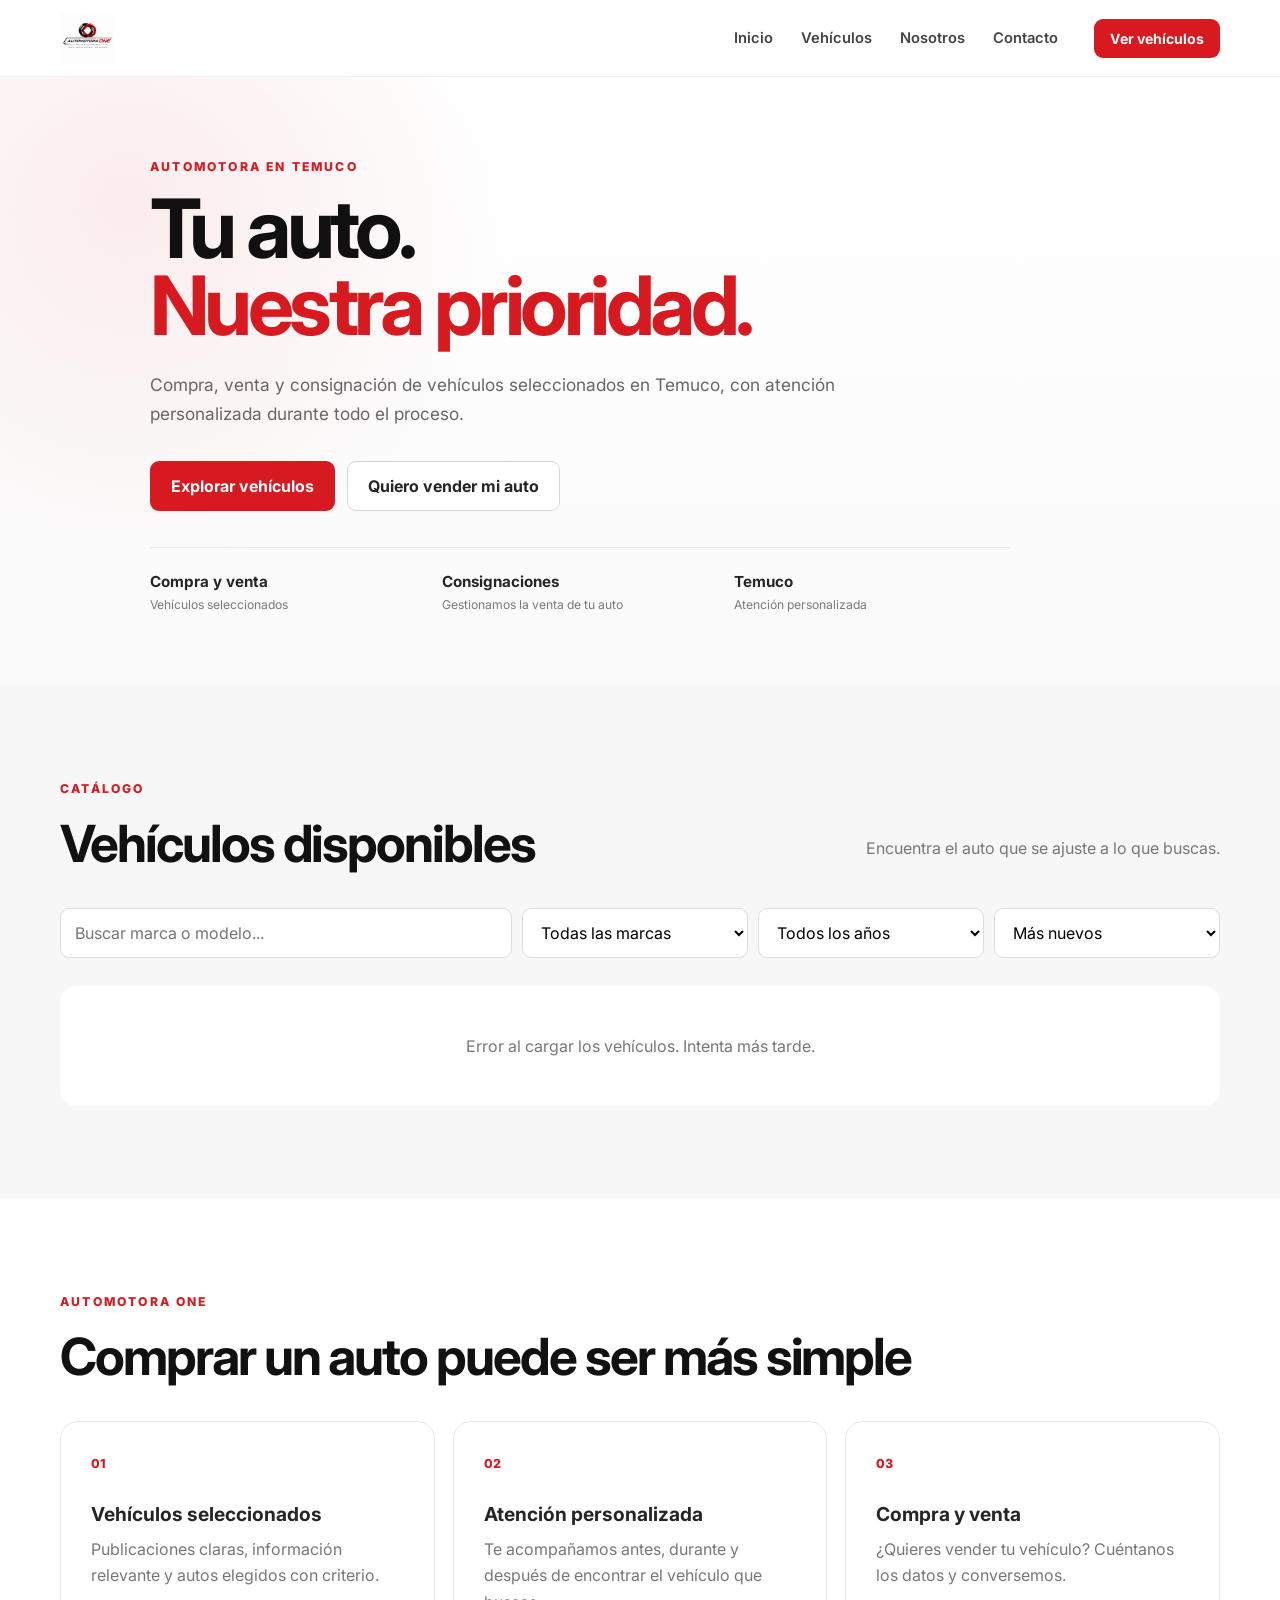
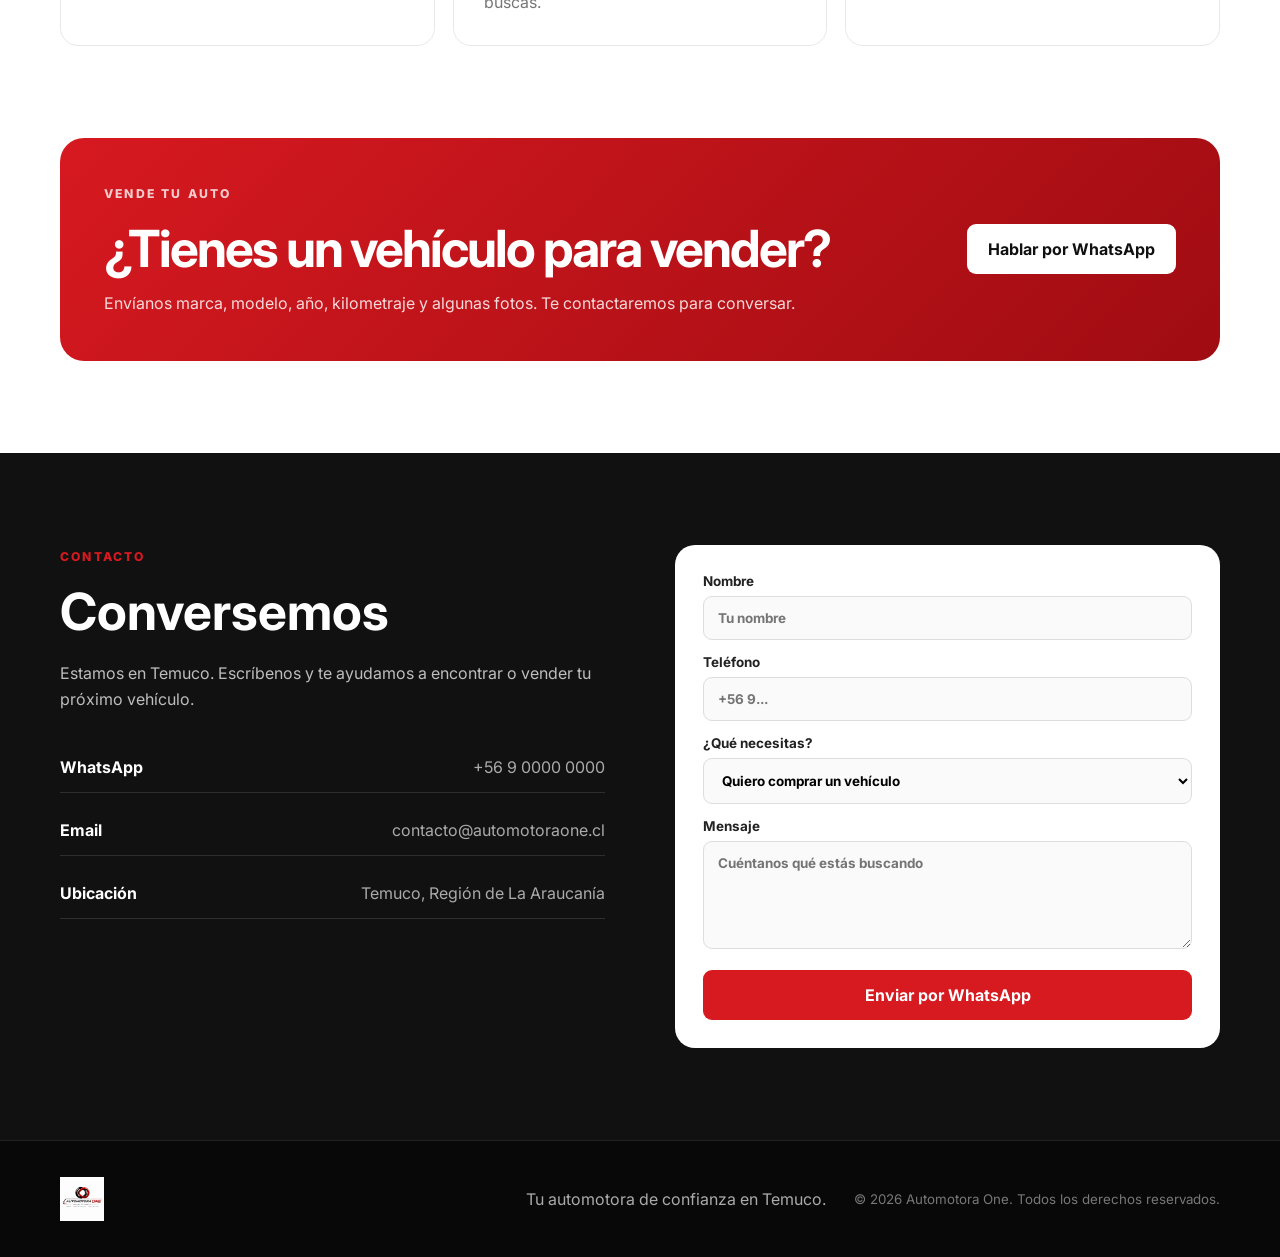
==== index.html @ c280eb49 "feat: Init del frontend con fetch del catálogo" ====
<!DOCTYPE html>
<html lang="es">
<head>
  <meta charset="UTF-8" />
  <meta name="viewport" content="width=device-width, initial-scale=1.0" />
  <meta name="description" content="Automotora One Temuco - autos seleccionados, atención personalizada y compra/venta de vehículos." />
  <title>Automotora One | Temuco</title>
  <link rel="preconnect" href="https://fonts.googleapis.com">
  <link rel="preconnect" href="https://fonts.gstatic.com" crossorigin>
  <link href="https://fonts.googleapis.com/css2?family=Inter:wght@400;500;600;700;800&display=swap" rel="stylesheet">
  <link rel="icon" type="image/png" href="logo-icon.png" />
  <link rel="stylesheet" href="styles.css" />
</head>
<body>
  <header class="site-header">
    <div class="container nav">
      <a class="brand" href="#inicio" aria-label="Automotora One">
        <img class="brand-logo" src="logo-full.png" alt="Automotora One" />
      </a>

      <button class="menu-btn" id="menuBtn" aria-label="Abrir menú">☰</button>

      <nav id="navMenu">
        <a href="#inicio">Inicio</a>
        <a href="#catalogo">Vehículos</a>
        <a href="#nosotros">Nosotros</a>
        <a href="#contacto">Contacto</a>
      </nav>

      <a class="btn btn-small btn-primary desktop-cta" href="#catalogo">Ver vehículos</a>
    </div>
  </header>

  <main>
    <section class="hero" id="inicio">
      <div class="container hero-grid">
        <div class="hero-copy">
          <span class="eyebrow">AUTOMOTORA EN TEMUCO</span>
          <h1>Tu auto.<br><span>Nuestra prioridad.</span></h1>
          <p>Compra, venta y consignación de vehículos seleccionados en Temuco, con atención personalizada durante todo el proceso.</p>
          <div class="hero-actions">
            <a class="btn btn-primary" href="#catalogo">Explorar vehículos</a>
            <a class="btn btn-secondary" href="#contacto">Quiero vender mi auto</a>
          </div>
          <div class="hero-stats">
            <div><strong>Compra y venta</strong><span>Vehículos seleccionados</span></div>
            <div><strong>Consignaciones</strong><span>Gestionamos la venta de tu auto</span></div>
            <div><strong>Temuco</strong><span>Atención personalizada</span></div>
          </div>
        </div>
      </div>
    </section>

    <section class="catalog-section" id="catalogo">
      <div class="container">
        <div class="section-heading">
          <div>
            <span class="eyebrow">CATÁLOGO</span>
            <h2>Vehículos disponibles</h2>
          </div>
          <p>Encuentra el auto que se ajuste a lo que buscas.</p>
        </div>

        <div class="filters">
          <input id="searchInput" type="search" placeholder="Buscar marca o modelo..." />
          <select id="brandFilter">
            <option value="">Todas las marcas</option>
          </select>
          <select id="yearFilter">
            <option value="">Todos los años</option>
          </select>
          <select id="sortFilter">
            <option value="newest">Más nuevos</option>
            <option value="price-asc">Menor precio</option>
            <option value="price-desc">Mayor precio</option>
            <option value="km-asc">Menor kilometraje</option>
          </select>
        </div>

        <div class="vehicle-grid" id="vehicleGrid"></div>
      </div>
    </section>

    <section class="why-section" id="nosotros">
      <div class="container">
        <div class="section-heading">
          <div>
            <span class="eyebrow">AUTOMOTORA ONE</span>
            <h2>Comprar un auto puede ser más simple</h2>
          </div>
        </div>

        <div class="benefit-grid">
          <article class="benefit-card">
            <span>01</span>
            <h3>Vehículos seleccionados</h3>
            <p>Publicaciones claras, información relevante y autos elegidos con criterio.</p>
          </article>
          <article class="benefit-card">
            <span>02</span>
            <h3>Atención personalizada</h3>
            <p>Te acompañamos antes, durante y después de encontrar el vehículo que buscas.</p>
          </article>
          <article class="benefit-card">
            <span>03</span>
            <h3>Compra y venta</h3>
            <p>¿Quieres vender tu vehículo? Cuéntanos los datos y conversemos.</p>
          </article>
        </div>
      </div>
    </section>

    <section class="sell-section">
      <div class="container sell-card">
        <div>
          <span class="eyebrow light">VENDE TU AUTO</span>
          <h2>¿Tienes un vehículo para vender?</h2>
          <p>Envíanos marca, modelo, año, kilometraje y algunas fotos. Te contactaremos para conversar.</p>
        </div>
        <a class="btn btn-white" href="https://wa.me/56900000000?text=Hola%20Automotora%20One,%20quiero%20vender%20mi%20auto." target="_blank" rel="noopener">Hablar por WhatsApp</a>
      </div>
    </section>

    <section class="contact-section" id="contacto">
      <div class="container contact-grid">
        <div>
          <span class="eyebrow">CONTACTO</span>
          <h2>Conversemos</h2>
          <p>Estamos en Temuco. Escríbenos y te ayudamos a encontrar o vender tu próximo vehículo.</p>

          <div class="contact-list">
            <a href="https://wa.me/56900000000" target="_blank" rel="noopener">
              <strong>WhatsApp</strong>
              <span>+56 9 0000 0000</span>
            </a>
            <a href="mailto:contacto@automotoraone.cl">
              <strong>Email</strong>
              <span>contacto@automotoraone.cl</span>
            </a>
            <div>
              <strong>Ubicación</strong>
              <span>Temuco, Región de La Araucanía</span>
            </div>
          </div>
        </div>

        <form class="contact-form" id="contactForm">
          <label>
            Nombre
            <input required type="text" name="name" placeholder="Tu nombre" />
          </label>
          <label>
            Teléfono
            <input required type="tel" name="phone" placeholder="+56 9..." />
          </label>
          <label>
            ¿Qué necesitas?
            <select name="interest">
              <option>Quiero comprar un vehículo</option>
              <option>Quiero vender mi vehículo</option>
              <option>Quiero hacer una consulta</option>
            </select>
          </label>
          <label>
            Mensaje
            <textarea name="message" rows="5" placeholder="Cuéntanos qué estás buscando"></textarea>
          </label>
          <button class="btn btn-primary" type="submit">Enviar por WhatsApp</button>
        </form>
      </div>
    </section>
  </main>

  <footer>
    <div class="container footer-inner">
      <div class="brand footer-brand">
        <img class="footer-logo" src="logo-full.png" alt="Automotora One" />
      </div>
      <p>Tu automotora de confianza en Temuco.</p>
      <small>© 2026 Automotora One. Todos los derechos reservados.</small>
    </div>
  </footer>

  <div class="modal" id="vehicleModal" aria-hidden="true">
    <div class="modal-backdrop" data-close-modal></div>
    <div class="modal-card">
      <button class="modal-close" data-close-modal aria-label="Cerrar">×</button>
      <img id="modalImage" src="" alt="" />
      <div class="modal-content">
        <div class="vehicle-topline">
          <span id="modalYear"></span>
          <span id="modalStatus" class="status-badge"></span>
        </div>
        <h3 id="modalTitle"></h3>
        <p class="vehicle-price" id="modalPrice"></p>
        <div class="modal-specs" id="modalSpecs"></div>
        <p id="modalDescription"></p>
        <a id="modalWhatsapp" class="btn btn-primary" target="_blank" rel="noopener">Consultar por WhatsApp</a>
      </div>
    </div>
  </div>

  <script src="script.js"></script>
</body>
</html>
---- styles.css ----
:root{
  --red:#d71920;
  --red-dark:#a70f14;
  --black:#101010;
  --text:#252525;
  --muted:#717171;
  --line:#e8e8e8;
  --bg:#f7f7f7;
  --white:#fff;
  --shadow:0 20px 60px rgba(0,0,0,.08);
}

*{box-sizing:border-box}
html{scroll-behavior:smooth}
body{
  margin:0;
  font-family:Inter,system-ui,-apple-system,BlinkMacSystemFont,"Segoe UI",sans-serif;
  color:var(--text);
  background:#fff;
}
img{max-width:100%;display:block}
a{text-decoration:none;color:inherit}
button,input,select,textarea{font:inherit}
.container{width:min(1160px,calc(100% - 40px));margin:0 auto}

.site-header{
  position:sticky;top:0;z-index:50;background:rgba(255,255,255,.94);
  backdrop-filter:blur(16px);border-bottom:1px solid rgba(0,0,0,.06)
}
.nav{height:76px;display:flex;align-items:center;gap:28px}
.brand{display:flex;align-items:center;gap:9px;font-weight:800;min-width:0}
.brand-logo{height:54px;width:auto;display:block}
.footer-logo{height:44px;width:auto;display:block}
nav{display:flex;gap:28px;margin-left:auto}
nav a{font-size:.92rem;font-weight:600;color:#444}
nav a:hover{color:var(--red)}
.menu-btn{display:none;margin-left:auto;background:none;border:0;font-size:1.5rem}
.desktop-cta{margin-left:8px}

.btn{
  display:inline-flex;align-items:center;justify-content:center;
  padding:14px 20px;border-radius:9px;font-weight:700;border:1px solid transparent;
  transition:.2s ease;cursor:pointer
}
.btn-small{padding:10px 15px;font-size:.88rem}
.btn-primary{background:var(--red);color:#fff}
.btn-primary:hover{background:var(--red-dark);transform:translateY(-1px)}
.btn-secondary{border-color:#d7d7d7;background:#fff}
.btn-secondary:hover{border-color:#aaa}
.btn-white{background:#fff;color:var(--black)}
.btn-white:hover{transform:translateY(-1px)}

.hero{
  padding:78px 0 72px;
  background:
    radial-gradient(circle at 10% 20%, rgba(215,25,32,.08), transparent 30%),
    linear-gradient(180deg,#fff,#fafafa)
}
.hero-grid{display:block;max-width:980px;margin:0 auto}.hero-copy{max-width:860px}
.eyebrow{display:inline-block;font-size:.76rem;font-weight:800;letter-spacing:.18em;color:var(--red);margin-bottom:16px}
.hero h1{font-size:clamp(3.2rem,6.4vw,6.2rem);line-height:.94;margin:0 0 26px;letter-spacing:-.055em;color:#101010}
.hero h1 span{color:var(--red)}
.hero-copy>p{font-size:1.08rem;line-height:1.7;color:#666;max-width:760px}
.hero-actions{display:flex;gap:12px;margin:32px 0 36px;flex-wrap:wrap}
.hero-stats{display:grid;grid-template-columns:repeat(3,1fr);gap:16px;border-top:1px solid var(--line);padding-top:24px}
.hero-stats strong,.hero-stats span{display:block}
.hero-stats strong{font-size:.95rem;margin-bottom:5px}
.hero-stats span{font-size:.76rem;color:#7a7a7a;line-height:1.4}

.hero-card{
  position:relative;min-height:520px;border-radius:28px;
  background:linear-gradient(160deg,#171717,#050505);overflow:hidden;
  box-shadow:0 35px 80px rgba(0,0,0,.22)
}
.hero-badge{
  position:absolute;top:22px;right:22px;z-index:2;color:#fff;background:var(--red);
  border-radius:99px;padding:8px 12px;font-weight:800;font-size:.7rem;letter-spacing:.12em
}
.brand-visual{height:300px;position:relative;display:flex;align-items:center;justify-content:center;overflow:hidden}
.brand-glow{
  position:absolute;inset:auto;
  width:340px;height:340px;border-radius:50%;
  background:radial-gradient(circle,rgba(215,25,32,.48),rgba(215,25,32,.08) 45%,transparent 70%);
  filter:blur(4px)
}
.brand-symbol{position:relative;z-index:1;width:min(76%,360px);height:auto;filter:drop-shadow(0 18px 28px rgba(0,0,0,.35))}
.hero-card-text{padding:10px 30px 32px;color:#fff}
.hero-card-text small{color:#aaa}
.hero-card-text h3{font-size:1.85rem;margin:6px 0 7px}
.hero-card-text p{color:#bbb;line-height:1.6;margin:0}
.hero-points{list-style:none;padding:0;margin:18px 0 0;display:grid;gap:10px}
.hero-points li{position:relative;padding-left:20px;color:#e7e7e7;font-size:.92rem}
.hero-points li::before{content:"";position:absolute;left:0;top:.48rem;width:8px;height:8px;border-radius:50%;background:var(--red)}

.catalog-section{padding:92px 0;background:var(--bg)}
.section-heading{display:flex;align-items:end;justify-content:space-between;gap:30px;margin-bottom:34px}
.section-heading h2{font-size:clamp(2rem,4vw,3.3rem);margin:0;letter-spacing:-.04em;color:#111}
.section-heading p{color:#777;max-width:420px}
.filters{display:grid;grid-template-columns:2fr repeat(3,1fr);gap:10px;margin-bottom:28px}
.filters input,.filters select,.contact-form input,.contact-form select,.contact-form textarea{
  width:100%;border:1px solid #ddd;background:#fff;border-radius:9px;padding:13px 14px;outline:none
}
.filters input:focus,.filters select:focus,.contact-form input:focus,.contact-form select:focus,.contact-form textarea:focus{border-color:var(--red)}
.vehicle-grid{display:grid;grid-template-columns:repeat(3,1fr);gap:20px}
.vehicle-card{
  background:#fff;border-radius:18px;overflow:hidden;border:1px solid #ededed;
  transition:.22s ease;cursor:pointer
}
.vehicle-card:hover{transform:translateY(-4px);box-shadow:var(--shadow)}
.vehicle-image{height:220px;position:relative;overflow:hidden;background:#ddd}
.vehicle-image img{width:100%;height:100%;object-fit:cover;transition:.3s}
.vehicle-card:hover img{transform:scale(1.03)}
.status-badge{
  display:inline-flex;border-radius:99px;background:#f1f1f1;padding:6px 9px;font-size:.68rem;font-weight:800;letter-spacing:.08em;text-transform:uppercase
}
.vehicle-image .status-badge{position:absolute;left:14px;top:14px;background:rgba(255,255,255,.92)}
.vehicle-content{padding:18px}
.vehicle-topline{display:flex;justify-content:space-between;align-items:center;color:#777;font-size:.78rem}
.vehicle-card h3{font-size:1.15rem;margin:8px 0 12px}
.vehicle-specs{display:flex;gap:12px;flex-wrap:wrap;font-size:.78rem;color:#777;margin-bottom:16px}
.vehicle-price{font-size:1.3rem;font-weight:800;color:#111;margin:0}
.no-results{grid-column:1/-1;text-align:center;padding:50px;color:#777;background:#fff;border-radius:16px}

.why-section{padding:92px 0}
.benefit-grid{display:grid;grid-template-columns:repeat(3,1fr);gap:18px}
.benefit-card{padding:30px;border:1px solid var(--line);border-radius:18px}
.benefit-card span{font-weight:800;color:var(--red);font-size:.78rem}
.benefit-card h3{font-size:1.2rem;margin:30px 0 10px}
.benefit-card p{color:#777;line-height:1.65;margin:0}

.sell-section{padding:0 0 92px}
.sell-card{
  background:linear-gradient(135deg,#d71920,#9f0c12);color:#fff;border-radius:24px;
  padding:44px;display:flex;align-items:center;justify-content:space-between;gap:30px
}
.eyebrow.light{color:#fff;opacity:.78}
.sell-card h2{font-size:clamp(2rem,4vw,3.2rem);margin:0 0 12px;letter-spacing:-.04em}
.sell-card p{max-width:700px;opacity:.84;line-height:1.6;margin:0}

.contact-section{padding:92px 0;background:#111;color:#fff}
.contact-grid{display:grid;grid-template-columns:1fr 1fr;gap:70px}
.contact-section h2{font-size:clamp(2.2rem,4vw,3.6rem);margin:0 0 18px}
.contact-section p{color:#bdbdbd;line-height:1.65}
.contact-list{display:grid;gap:12px;margin-top:30px}
.contact-list a,.contact-list div{display:flex;justify-content:space-between;gap:20px;padding:15px 0;border-bottom:1px solid #2e2e2e}
.contact-list span{color:#aaa}
.contact-form{background:#fff;color:#222;border-radius:20px;padding:28px}
.contact-form label{display:block;font-weight:700;font-size:.84rem;margin-bottom:14px}
.contact-form input,.contact-form select,.contact-form textarea{margin-top:7px;background:#fafafa}
.contact-form .btn{width:100%;margin-top:4px}

footer{padding:32px 0;background:#080808;color:#fff;border-top:1px solid #222}
.footer-inner{display:flex;align-items:center;gap:28px}
.footer-inner p{margin-left:auto;color:#aaa}
.footer-inner small{color:#777}

.modal{display:none;position:fixed;inset:0;z-index:100}
.modal.open{display:block}
.modal-backdrop{position:absolute;inset:0;background:rgba(0,0,0,.65);backdrop-filter:blur(4px)}
.modal-card{
  position:relative;background:#fff;width:min(920px,calc(100% - 30px));max-height:90vh;overflow:auto;
  margin:5vh auto;border-radius:22px;display:grid;grid-template-columns:1fr 1fr
}
.modal-card>img{width:100%;height:100%;min-height:480px;object-fit:cover}
.modal-content{padding:34px}
.modal-content h3{font-size:2rem;margin:10px 0}
.modal-content>p:not(.vehicle-price){color:#666;line-height:1.65}
.modal-specs{display:grid;grid-template-columns:1fr 1fr;gap:10px;margin:20px 0}
.modal-specs div{background:#f6f6f6;padding:12px;border-radius:9px;font-size:.82rem}
.modal-close{
  position:absolute;right:14px;top:14px;width:38px;height:38px;border:0;border-radius:50%;
  background:rgba(255,255,255,.9);font-size:1.5rem;cursor:pointer;z-index:2
}

@media (max-width: 920px){
  .desktop-cta{display:none}
  .menu-btn{display:block}
  nav{
    display:none;position:absolute;left:0;right:0;top:76px;background:#fff;
    flex-direction:column;padding:18px 20px;border-bottom:1px solid var(--line)
  }
  nav.open{display:flex}
  .contact-grid{grid-template-columns:1fr}
  .hero-card{min-height:460px}
  .filters{grid-template-columns:1fr 1fr}
  .vehicle-grid{grid-template-columns:1fr 1fr}
  .benefit-grid{grid-template-columns:1fr}
  .sell-card{display:block}
  .sell-card .btn{margin-top:24px}
  .modal-card{grid-template-columns:1fr}
  .modal-card>img{height:300px;min-height:0}
}

@media (max-width: 640px){
  .container{width:min(100% - 28px,1160px)}
  .hero{padding-top:46px}
  .hero h1{font-size:3.5rem}
  .hero-stats{grid-template-columns:1fr}
  .section-heading{display:block}
  .filters{grid-template-columns:1fr}
  .vehicle-grid{grid-template-columns:1fr}
  .sell-card{padding:30px 24px}
  .contact-section{padding:70px 0}
  .contact-grid{gap:36px}
  .contact-list a,.contact-list div{display:block}
  .contact-list span{display:block;margin-top:6px}
  .footer-inner{display:block}
  .footer-inner p{margin:20px 0 8px}
  .modal-content{padding:24px}
}


.footer-brand{flex-shrink:0}
@media (max-width: 920px){
  .brand-logo{height:48px}
}
@media (max-width: 640px){
  .brand-logo{height:42px}
  .footer-logo{height:36px}
  .hero-card{min-height:420px}
  .brand-visual{height:220px}
}

/* El stock se puede administrar desde stock-editor.html */
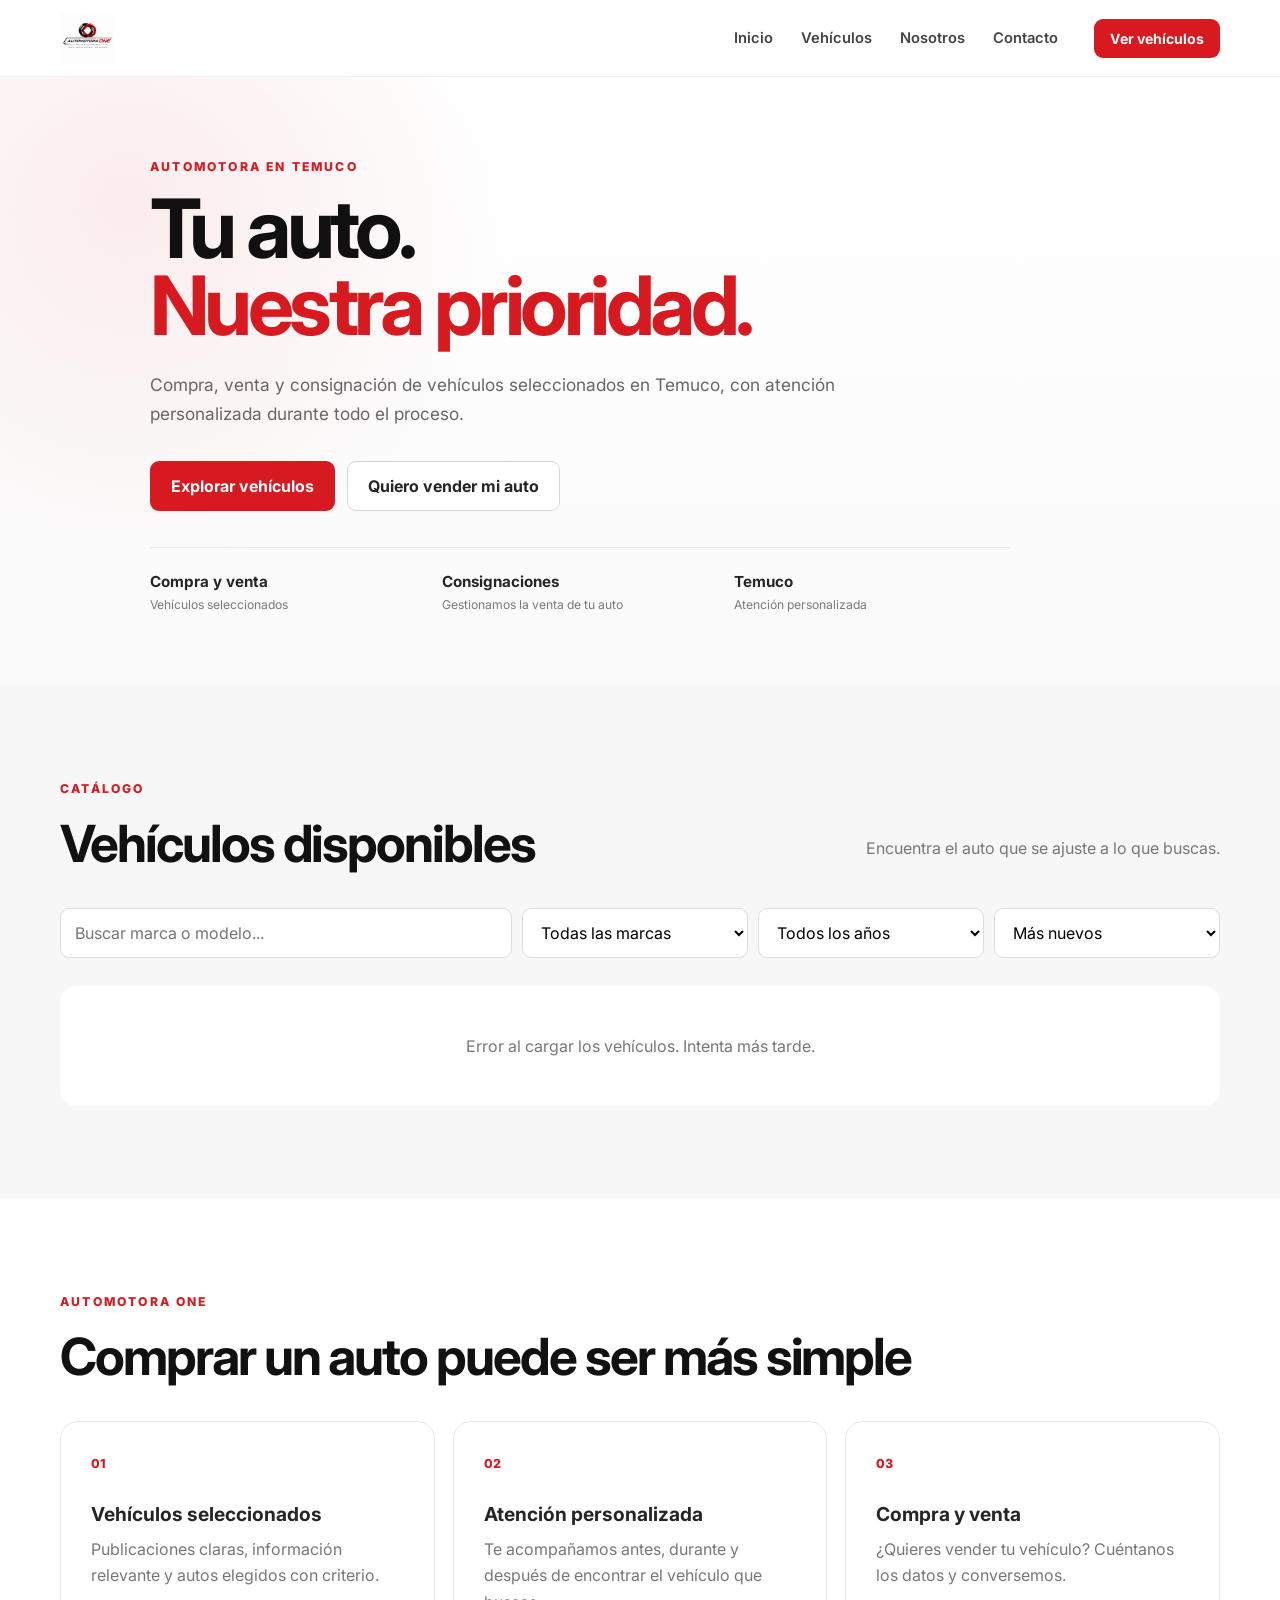
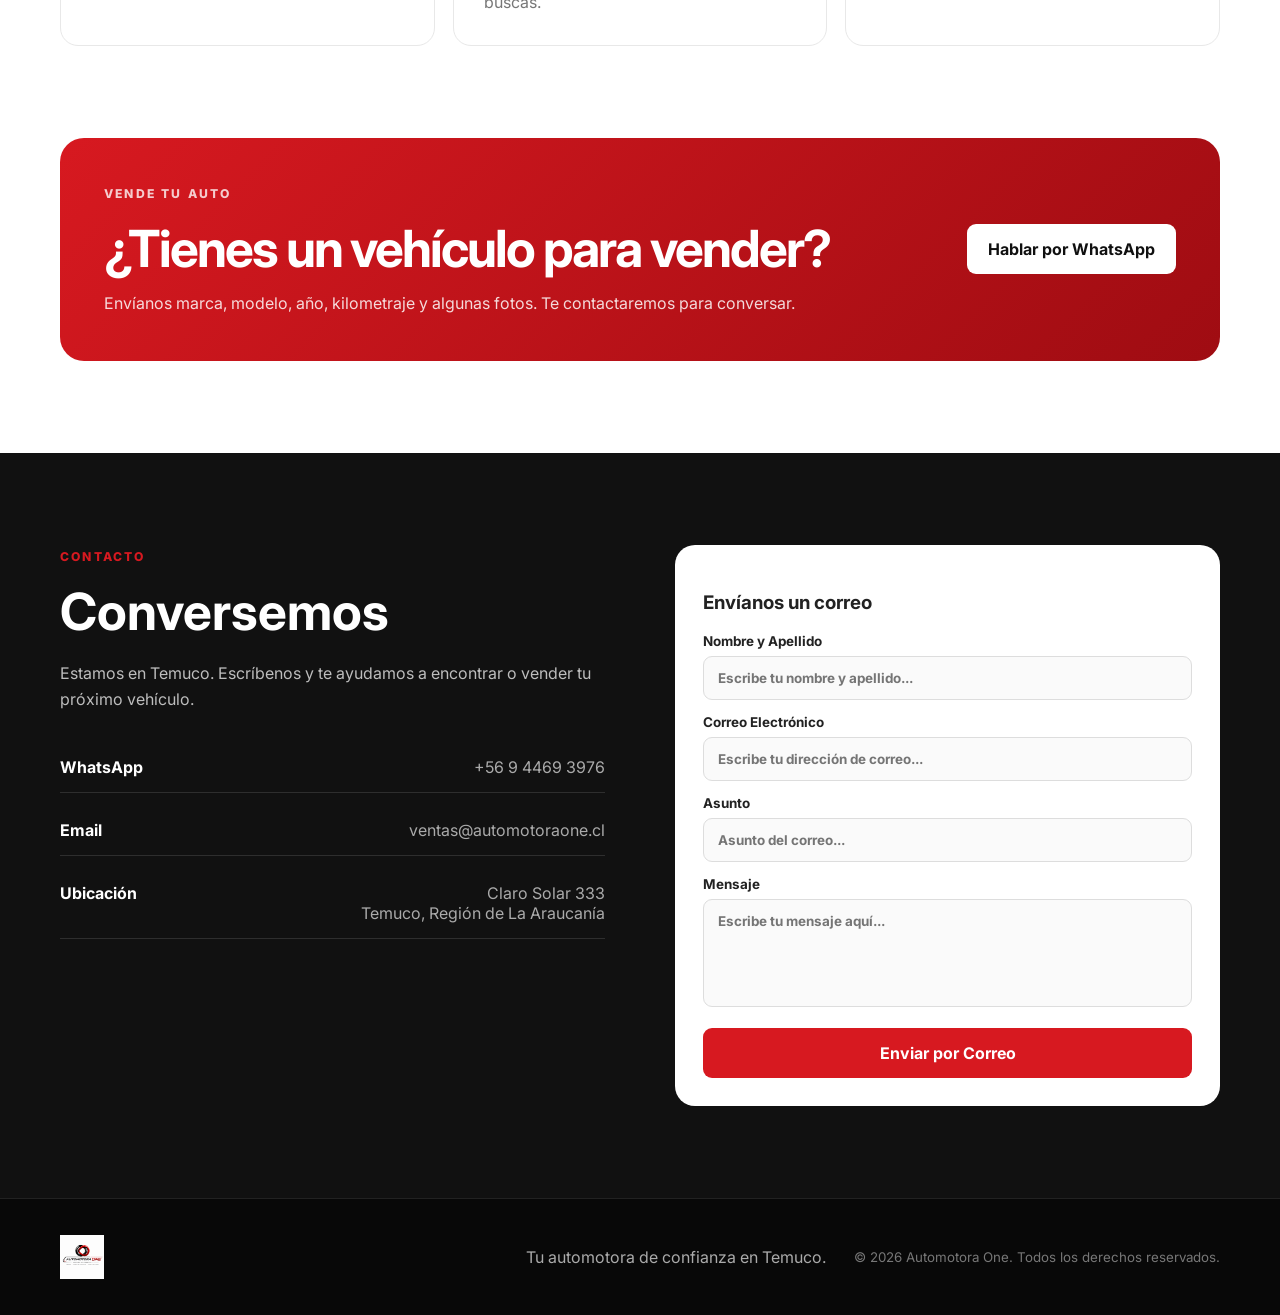
==== commit efd22b7a: "chores: Datos reales y dirige el contactform hacia el correo" ====
--- a/index.html
+++ b/index.html
@@ -12,6 +12,7 @@
   <link rel="stylesheet" href="styles.css" />
 </head>
 <body>
+
   <header class="site-header">
     <div class="container nav">
       <a class="brand" href="#inicio" aria-label="Automotora One">
@@ -117,7 +118,7 @@
           <h2>¿Tienes un vehículo para vender?</h2>
           <p>Envíanos marca, modelo, año, kilometraje y algunas fotos. Te contactaremos para conversar.</p>
         </div>
-        <a class="btn btn-white" href="https://wa.me/56900000000?text=Hola%20Automotora%20One,%20quiero%20vender%20mi%20auto." target="_blank" rel="noopener">Hablar por WhatsApp</a>
+        <a class="btn btn-white" href="https://wa.me/56944693976?text=Hola%20Automotora%20One,%20quiero%20vender%20mi%20auto." target="_blank" rel="noopener">Hablar por WhatsApp</a>
       </div>
     </section>
 
@@ -128,44 +129,42 @@
           <h2>Conversemos</h2>
           <p>Estamos en Temuco. Escríbenos y te ayudamos a encontrar o vender tu próximo vehículo.</p>
 
-          <div class="contact-list">
-            <a href="https://wa.me/56900000000" target="_blank" rel="noopener">
+          <div class="contact-list" style="text-align: right;">
+            <a>
               <strong>WhatsApp</strong>
-              <span>+56 9 0000 0000</span>
+              <span>+56 9 4469 3976</span>
             </a>
-            <a href="mailto:contacto@automotoraone.cl">
+            <a href="mailto:ventas@automotoraone.cl">
               <strong>Email</strong>
-              <span>contacto@automotoraone.cl</span>
+              <span>ventas@automotoraone.cl</span>
             </a>
             <div>
               <strong>Ubicación</strong>
-              <span>Temuco, Región de La Araucanía</span>
+              <span>Claro Solar 333<br>Temuco, Región de La Araucanía</span>
             </div>
           </div>
         </div>
 
-        <form class="contact-form" id="contactForm">
-          <label>
-            Nombre
-            <input required type="text" name="name" placeholder="Tu nombre" />
-          </label>
-          <label>
-            Teléfono
-            <input required type="tel" name="phone" placeholder="+56 9..." />
-          </label>
-          <label>
-            ¿Qué necesitas?
-            <select name="interest">
-              <option>Quiero comprar un vehículo</option>
-              <option>Quiero vender mi vehículo</option>
-              <option>Quiero hacer una consulta</option>
-            </select>
-          </label>
-          <label>
-            Mensaje
-            <textarea name="message" rows="5" placeholder="Cuéntanos qué estás buscando"></textarea>
-          </label>
-          <button class="btn btn-primary" type="submit">Enviar por WhatsApp</button>
+        <form id="contactForm" class="contact-form">
+          <h3>Envíanos un correo</h3>
+          
+          <label>Nombre y Apellido
+            <input type="text" id="contactName" placeholder="Escribe tu nombre y apellido..." required>
+          </label>
+          
+          <label>Correo Electrónico
+            <input type="email" id="contactEmail" placeholder="Escribe tu dirección de correo..." required>
+          </label>
+
+          <label>Asunto
+            <input type="text" id="contactSubject" placeholder="Asunto del correo..." required>
+          </label>
+          
+          <label class="full">Mensaje
+            <textarea id="contactMessage" rows="5" placeholder="Escribe tu mensaje aquí..." required></textarea>
+          </label>
+          
+          <button type="submit" class="btn btn-primary">Enviar por Correo</button>
         </form>
       </div>
     </section>
--- a/styles.css
+++ b/styles.css
@@ -21,7 +21,7 @@
 }
 img{max-width:100%;display:block}
 a{text-decoration:none;color:inherit}
-button,input,select,textarea{font:inherit}
+button,input,select,textarea{font:inherit;resize:none}
 .container{width:min(1160px,calc(100% - 40px));margin:0 auto}
 
 .site-header{
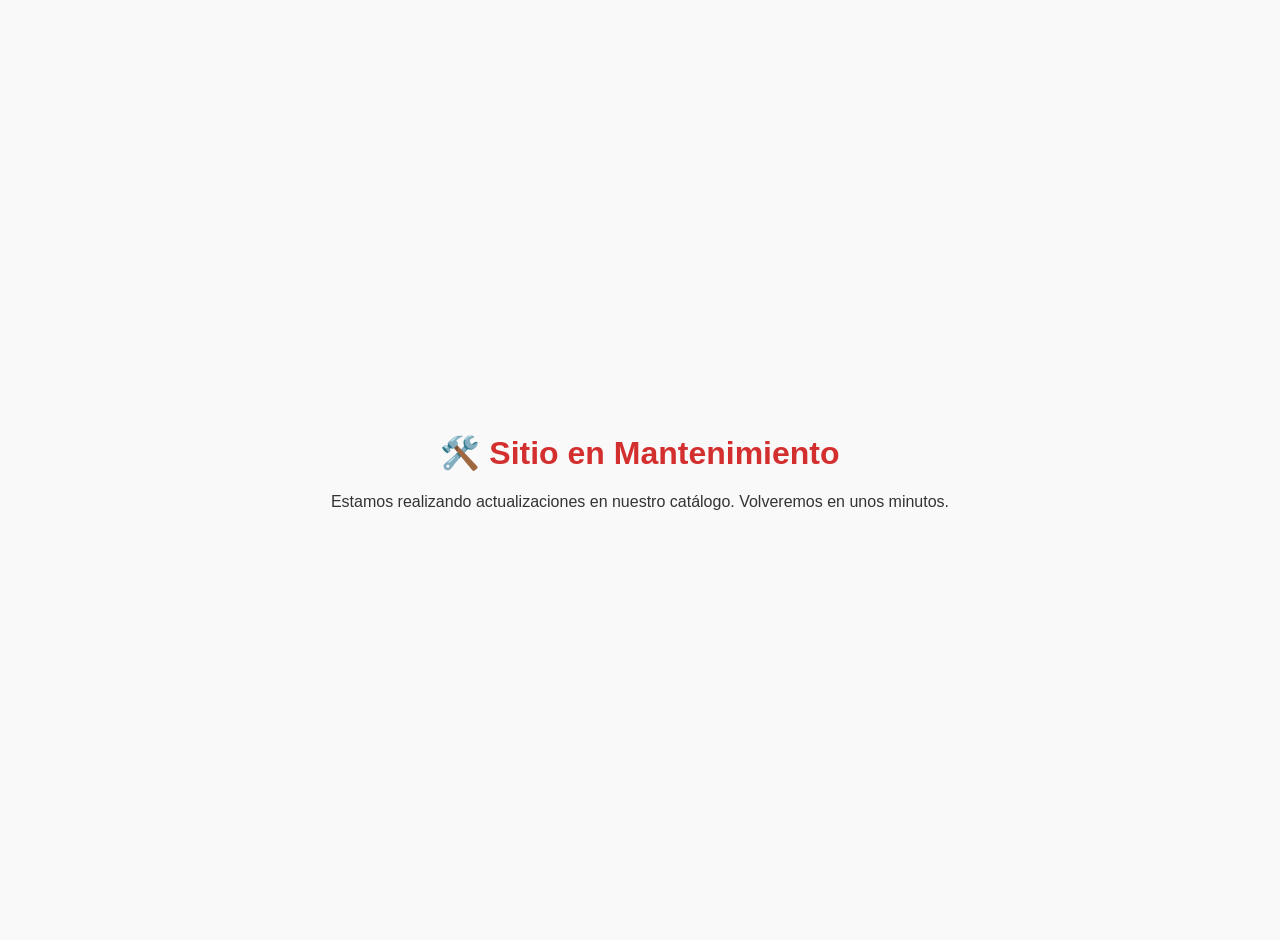
==== commit deb1c800: "chores: Mantenimiento temporal" ====
--- a/index.html
+++ b/index.html
@@ -1,204 +1,17 @@
 <!DOCTYPE html>
 <html lang="es">
 <head>
-  <meta charset="UTF-8" />
-  <meta name="viewport" content="width=device-width, initial-scale=1.0" />
-  <meta name="description" content="Automotora One Temuco - autos seleccionados, atención personalizada y compra/venta de vehículos." />
-  <title>Automotora One | Temuco</title>
-  <link rel="preconnect" href="https://fonts.googleapis.com">
-  <link rel="preconnect" href="https://fonts.gstatic.com" crossorigin>
-  <link href="https://fonts.googleapis.com/css2?family=Inter:wght@400;500;600;700;800&display=swap" rel="stylesheet">
-  <link rel="icon" type="image/png" href="logo-icon.png" />
-  <link rel="stylesheet" href="styles.css" />
+  <meta charset="UTF-8">
+  <title>En Mantenimiento | Automotora One</title>
+  <style>
+    body { display: flex; justify-content: center; align-items: center; height: 100vh; margin: 0; font-family: sans-serif; background: #f9f9f9; color: #333; text-align: center; padding: 20px; }
+    h1 { color: #d32f2f; }
+  </style>
 </head>
 <body>
-
-  <header class="site-header">
-    <div class="container nav">
-      <a class="brand" href="#inicio" aria-label="Automotora One">
-        <img class="brand-logo" src="logo-full.png" alt="Automotora One" />
-      </a>
-
-      <button class="menu-btn" id="menuBtn" aria-label="Abrir menú">☰</button>
-
-      <nav id="navMenu">
-        <a href="#inicio">Inicio</a>
-        <a href="#catalogo">Vehículos</a>
-        <a href="#nosotros">Nosotros</a>
-        <a href="#contacto">Contacto</a>
-      </nav>
-
-      <a class="btn btn-small btn-primary desktop-cta" href="#catalogo">Ver vehículos</a>
-    </div>
-  </header>
-
-  <main>
-    <section class="hero" id="inicio">
-      <div class="container hero-grid">
-        <div class="hero-copy">
-          <span class="eyebrow">AUTOMOTORA EN TEMUCO</span>
-          <h1>Tu auto.<br><span>Nuestra prioridad.</span></h1>
-          <p>Compra, venta y consignación de vehículos seleccionados en Temuco, con atención personalizada durante todo el proceso.</p>
-          <div class="hero-actions">
-            <a class="btn btn-primary" href="#catalogo">Explorar vehículos</a>
-            <a class="btn btn-secondary" href="#contacto">Quiero vender mi auto</a>
-          </div>
-          <div class="hero-stats">
-            <div><strong>Compra y venta</strong><span>Vehículos seleccionados</span></div>
-            <div><strong>Consignaciones</strong><span>Gestionamos la venta de tu auto</span></div>
-            <div><strong>Temuco</strong><span>Atención personalizada</span></div>
-          </div>
-        </div>
-      </div>
-    </section>
-
-    <section class="catalog-section" id="catalogo">
-      <div class="container">
-        <div class="section-heading">
-          <div>
-            <span class="eyebrow">CATÁLOGO</span>
-            <h2>Vehículos disponibles</h2>
-          </div>
-          <p>Encuentra el auto que se ajuste a lo que buscas.</p>
-        </div>
-
-        <div class="filters">
-          <input id="searchInput" type="search" placeholder="Buscar marca o modelo..." />
-          <select id="brandFilter">
-            <option value="">Todas las marcas</option>
-          </select>
-          <select id="yearFilter">
-            <option value="">Todos los años</option>
-          </select>
-          <select id="sortFilter">
-            <option value="newest">Más nuevos</option>
-            <option value="price-asc">Menor precio</option>
-            <option value="price-desc">Mayor precio</option>
-            <option value="km-asc">Menor kilometraje</option>
-          </select>
-        </div>
-
-        <div class="vehicle-grid" id="vehicleGrid"></div>
-      </div>
-    </section>
-
-    <section class="why-section" id="nosotros">
-      <div class="container">
-        <div class="section-heading">
-          <div>
-            <span class="eyebrow">AUTOMOTORA ONE</span>
-            <h2>Comprar un auto puede ser más simple</h2>
-          </div>
-        </div>
-
-        <div class="benefit-grid">
-          <article class="benefit-card">
-            <span>01</span>
-            <h3>Vehículos seleccionados</h3>
-            <p>Publicaciones claras, información relevante y autos elegidos con criterio.</p>
-          </article>
-          <article class="benefit-card">
-            <span>02</span>
-            <h3>Atención personalizada</h3>
-            <p>Te acompañamos antes, durante y después de encontrar el vehículo que buscas.</p>
-          </article>
-          <article class="benefit-card">
-            <span>03</span>
-            <h3>Compra y venta</h3>
-            <p>¿Quieres vender tu vehículo? Cuéntanos los datos y conversemos.</p>
-          </article>
-        </div>
-      </div>
-    </section>
-
-    <section class="sell-section">
-      <div class="container sell-card">
-        <div>
-          <span class="eyebrow light">VENDE TU AUTO</span>
-          <h2>¿Tienes un vehículo para vender?</h2>
-          <p>Envíanos marca, modelo, año, kilometraje y algunas fotos. Te contactaremos para conversar.</p>
-        </div>
-        <a class="btn btn-white" href="https://wa.me/56944693976?text=Hola%20Automotora%20One,%20quiero%20vender%20mi%20auto." target="_blank" rel="noopener">Hablar por WhatsApp</a>
-      </div>
-    </section>
-
-    <section class="contact-section" id="contacto">
-      <div class="container contact-grid">
-        <div>
-          <span class="eyebrow">CONTACTO</span>
-          <h2>Conversemos</h2>
-          <p>Estamos en Temuco. Escríbenos y te ayudamos a encontrar o vender tu próximo vehículo.</p>
-
-          <div class="contact-list" style="text-align: right;">
-            <a>
-              <strong>WhatsApp</strong>
-              <span>+56 9 4469 3976</span>
-            </a>
-            <a href="mailto:ventas@automotoraone.cl">
-              <strong>Email</strong>
-              <span>ventas@automotoraone.cl</span>
-            </a>
-            <div>
-              <strong>Ubicación</strong>
-              <span>Claro Solar 333<br>Temuco, Región de La Araucanía</span>
-            </div>
-          </div>
-        </div>
-
-        <form id="contactForm" class="contact-form">
-          <h3>Envíanos un correo</h3>
-          
-          <label>Nombre y Apellido
-            <input type="text" id="contactName" placeholder="Escribe tu nombre y apellido..." required>
-          </label>
-          
-          <label>Correo Electrónico
-            <input type="email" id="contactEmail" placeholder="Escribe tu dirección de correo..." required>
-          </label>
-
-          <label>Asunto
-            <input type="text" id="contactSubject" placeholder="Asunto del correo..." required>
-          </label>
-          
-          <label class="full">Mensaje
-            <textarea id="contactMessage" rows="5" placeholder="Escribe tu mensaje aquí..." required></textarea>
-          </label>
-          
-          <button type="submit" class="btn btn-primary">Enviar por Correo</button>
-        </form>
-      </div>
-    </section>
-  </main>
-
-  <footer>
-    <div class="container footer-inner">
-      <div class="brand footer-brand">
-        <img class="footer-logo" src="logo-full.png" alt="Automotora One" />
-      </div>
-      <p>Tu automotora de confianza en Temuco.</p>
-      <small>© 2026 Automotora One. Todos los derechos reservados.</small>
-    </div>
-  </footer>
-
-  <div class="modal" id="vehicleModal" aria-hidden="true">
-    <div class="modal-backdrop" data-close-modal></div>
-    <div class="modal-card">
-      <button class="modal-close" data-close-modal aria-label="Cerrar">×</button>
-      <img id="modalImage" src="" alt="" />
-      <div class="modal-content">
-        <div class="vehicle-topline">
-          <span id="modalYear"></span>
-          <span id="modalStatus" class="status-badge"></span>
-        </div>
-        <h3 id="modalTitle"></h3>
-        <p class="vehicle-price" id="modalPrice"></p>
-        <div class="modal-specs" id="modalSpecs"></div>
-        <p id="modalDescription"></p>
-        <a id="modalWhatsapp" class="btn btn-primary" target="_blank" rel="noopener">Consultar por WhatsApp</a>
-      </div>
-    </div>
+  <div>
+    <h1>🛠️ Sitio en Mantenimiento</h1>
+    <p>Estamos realizando actualizaciones en nuestro catálogo. Volveremos en unos minutos.</p>
   </div>
-
-  <script src="script.js"></script>
 </body>
-</html>
+</html>
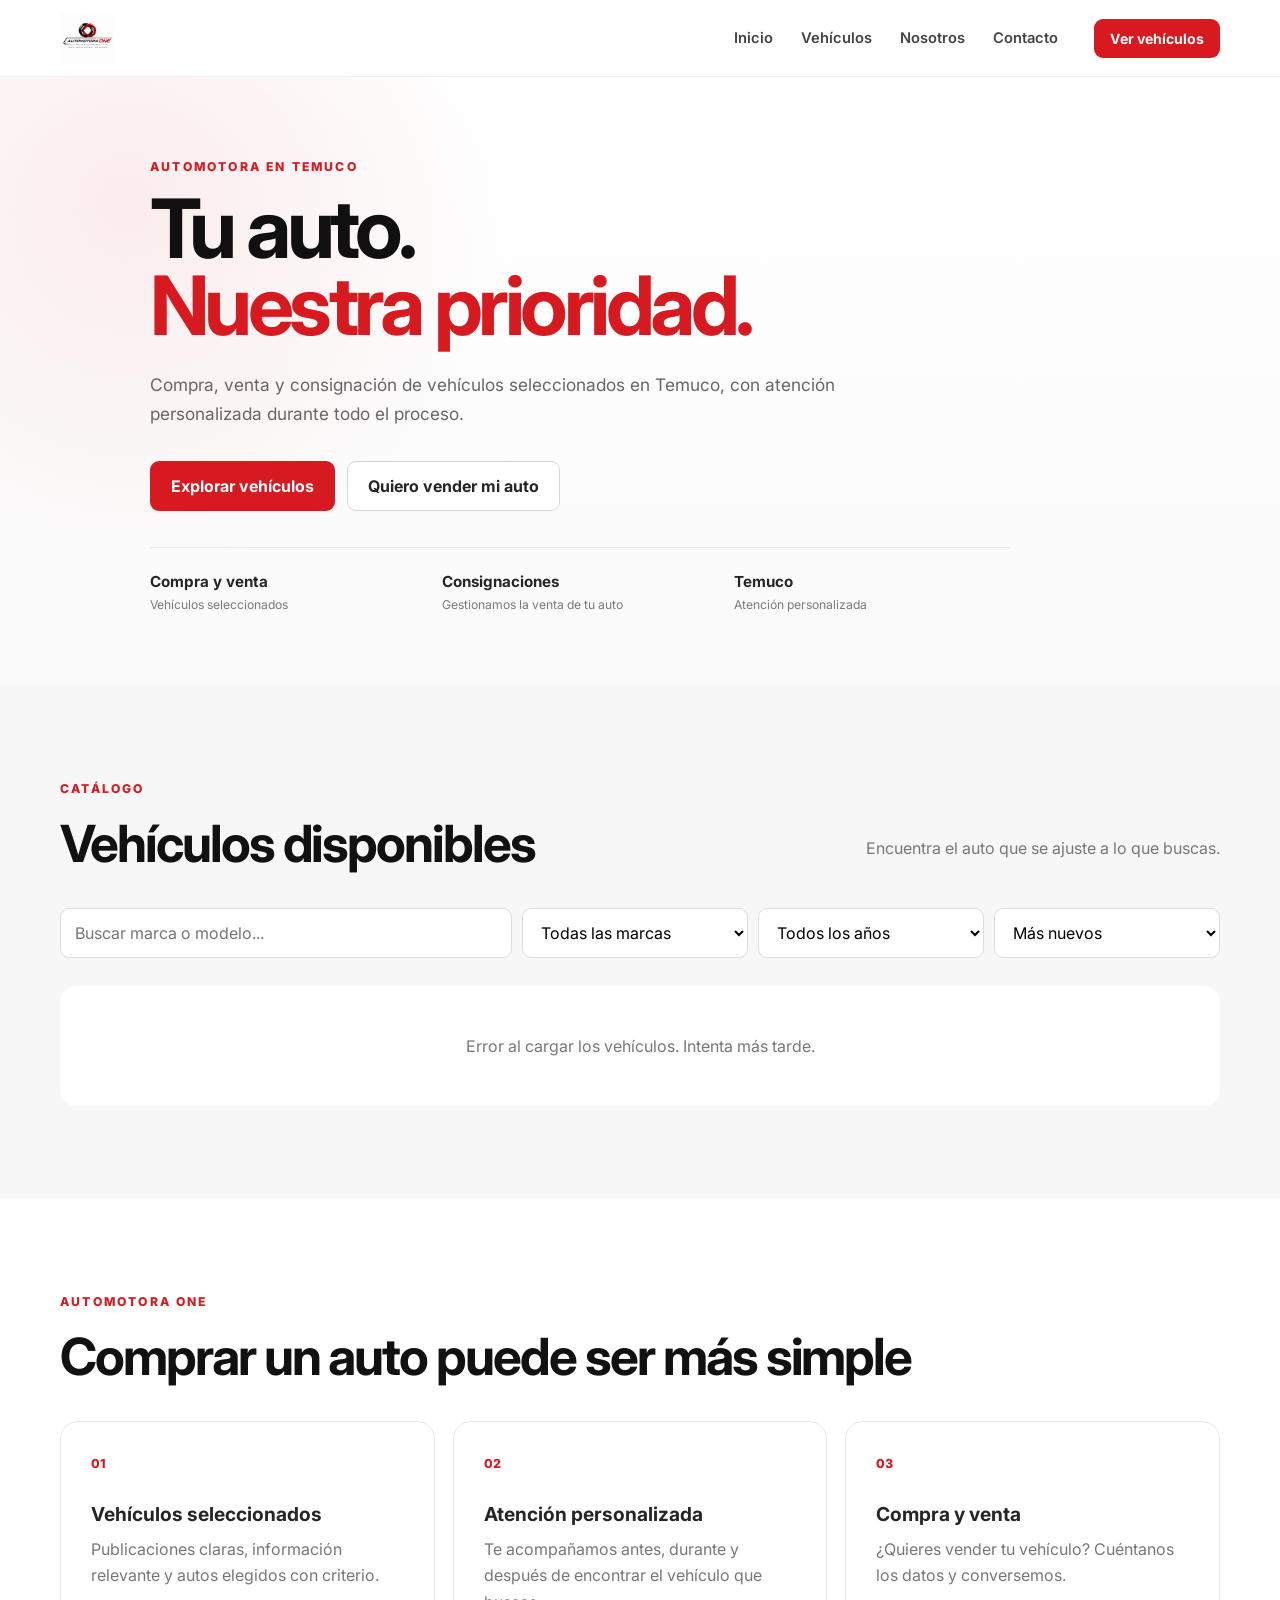
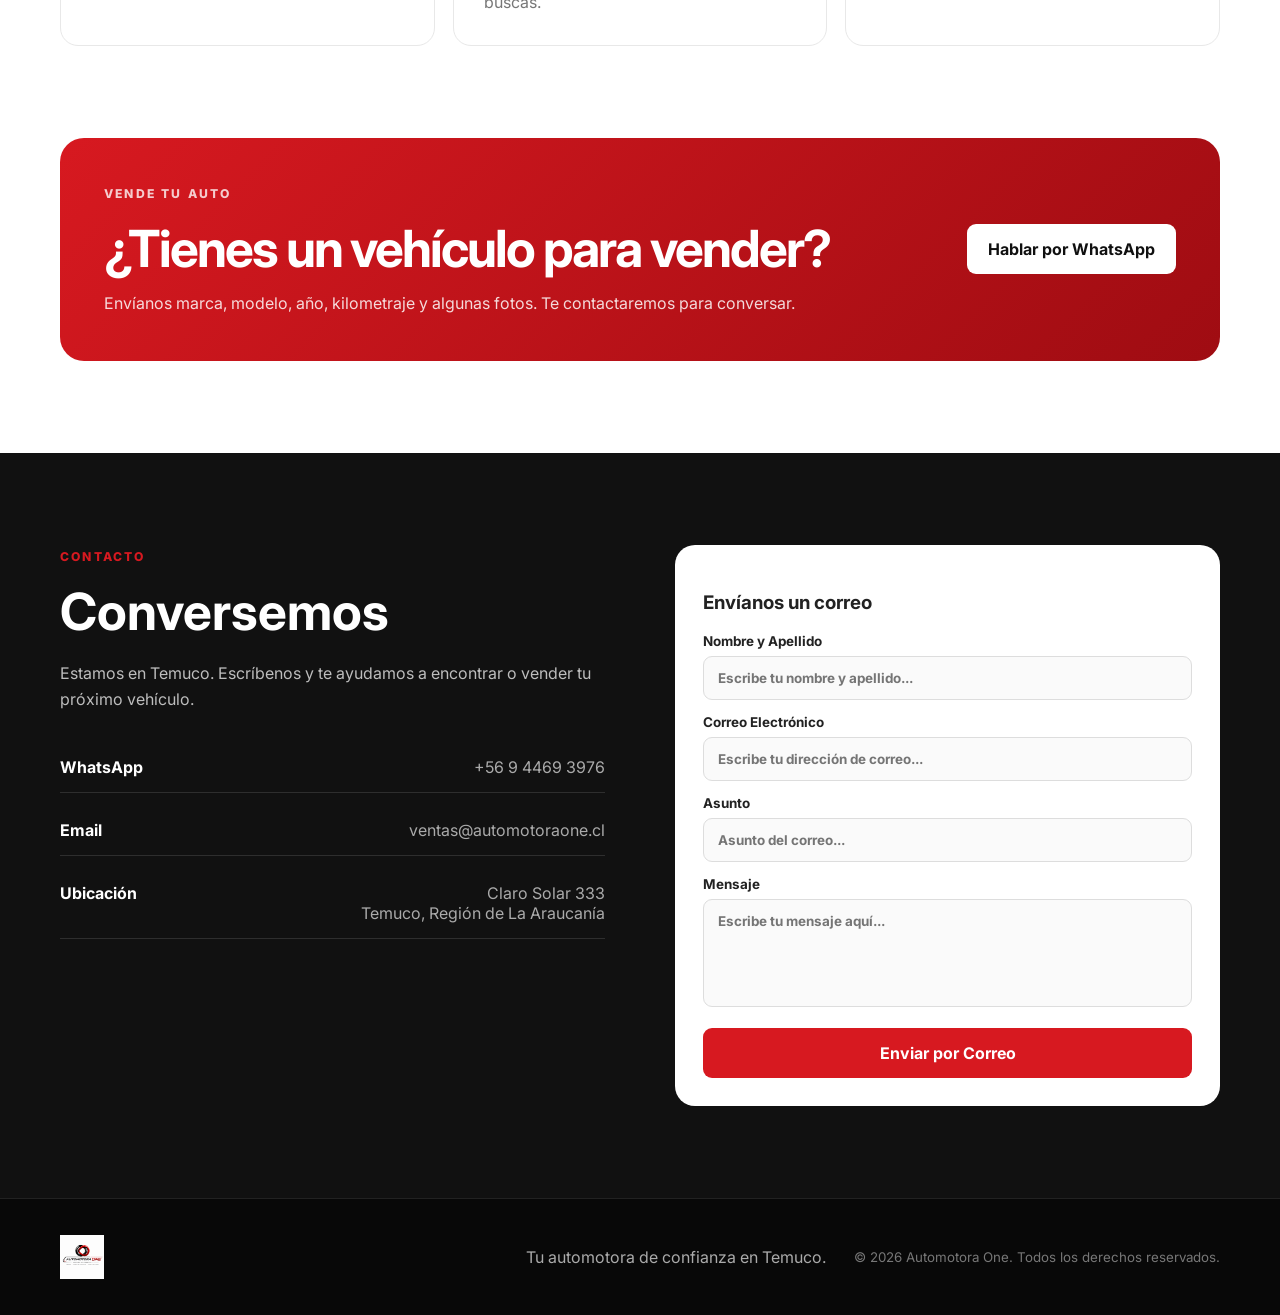
==== commit bf35d8e2: "chores: Cierre de mantenimiento" ====
--- a/index.html
+++ b/index.html
@@ -1,17 +1,204 @@
 <!DOCTYPE html>
 <html lang="es">
 <head>
-  <meta charset="UTF-8">
-  <title>En Mantenimiento | Automotora One</title>
-  <style>
-    body { display: flex; justify-content: center; align-items: center; height: 100vh; margin: 0; font-family: sans-serif; background: #f9f9f9; color: #333; text-align: center; padding: 20px; }
-    h1 { color: #d32f2f; }
-  </style>
+  <meta charset="UTF-8" />
+  <meta name="viewport" content="width=device-width, initial-scale=1.0" />
+  <meta name="description" content="Automotora One Temuco - autos seleccionados, atención personalizada y compra/venta de vehículos." />
+  <title>Automotora One | Temuco</title>
+  <link rel="preconnect" href="https://fonts.googleapis.com">
+  <link rel="preconnect" href="https://fonts.gstatic.com" crossorigin>
+  <link href="https://fonts.googleapis.com/css2?family=Inter:wght@400;500;600;700;800&display=swap" rel="stylesheet">
+  <link rel="icon" type="image/png" href="logo-icon.png" />
+  <link rel="stylesheet" href="styles.css" />
 </head>
 <body>
-  <div>
-    <h1>🛠️ Sitio en Mantenimiento</h1>
-    <p>Estamos realizando actualizaciones en nuestro catálogo. Volveremos en unos minutos.</p>
+
+  <header class="site-header">
+    <div class="container nav">
+      <a class="brand" href="#inicio" aria-label="Automotora One">
+        <img class="brand-logo" src="logo-full.png" alt="Automotora One" />
+      </a>
+
+      <button class="menu-btn" id="menuBtn" aria-label="Abrir menú">☰</button>
+
+      <nav id="navMenu">
+        <a href="#inicio">Inicio</a>
+        <a href="#catalogo">Vehículos</a>
+        <a href="#nosotros">Nosotros</a>
+        <a href="#contacto">Contacto</a>
+      </nav>
+
+      <a class="btn btn-small btn-primary desktop-cta" href="#catalogo">Ver vehículos</a>
+    </div>
+  </header>
+
+  <main>
+    <section class="hero" id="inicio">
+      <div class="container hero-grid">
+        <div class="hero-copy">
+          <span class="eyebrow">AUTOMOTORA EN TEMUCO</span>
+          <h1>Tu auto.<br><span>Nuestra prioridad.</span></h1>
+          <p>Compra, venta y consignación de vehículos seleccionados en Temuco, con atención personalizada durante todo el proceso.</p>
+          <div class="hero-actions">
+            <a class="btn btn-primary" href="#catalogo">Explorar vehículos</a>
+            <a class="btn btn-secondary" href="#contacto">Quiero vender mi auto</a>
+          </div>
+          <div class="hero-stats">
+            <div><strong>Compra y venta</strong><span>Vehículos seleccionados</span></div>
+            <div><strong>Consignaciones</strong><span>Gestionamos la venta de tu auto</span></div>
+            <div><strong>Temuco</strong><span>Atención personalizada</span></div>
+          </div>
+        </div>
+      </div>
+    </section>
+
+    <section class="catalog-section" id="catalogo">
+      <div class="container">
+        <div class="section-heading">
+          <div>
+            <span class="eyebrow">CATÁLOGO</span>
+            <h2>Vehículos disponibles</h2>
+          </div>
+          <p>Encuentra el auto que se ajuste a lo que buscas.</p>
+        </div>
+
+        <div class="filters">
+          <input id="searchInput" type="search" placeholder="Buscar marca o modelo..." />
+          <select id="brandFilter">
+            <option value="">Todas las marcas</option>
+          </select>
+          <select id="yearFilter">
+            <option value="">Todos los años</option>
+          </select>
+          <select id="sortFilter">
+            <option value="newest">Más nuevos</option>
+            <option value="price-asc">Menor precio</option>
+            <option value="price-desc">Mayor precio</option>
+            <option value="km-asc">Menor kilometraje</option>
+          </select>
+        </div>
+
+        <div class="vehicle-grid" id="vehicleGrid"></div>
+      </div>
+    </section>
+
+    <section class="why-section" id="nosotros">
+      <div class="container">
+        <div class="section-heading">
+          <div>
+            <span class="eyebrow">AUTOMOTORA ONE</span>
+            <h2>Comprar un auto puede ser más simple</h2>
+          </div>
+        </div>
+
+        <div class="benefit-grid">
+          <article class="benefit-card">
+            <span>01</span>
+            <h3>Vehículos seleccionados</h3>
+            <p>Publicaciones claras, información relevante y autos elegidos con criterio.</p>
+          </article>
+          <article class="benefit-card">
+            <span>02</span>
+            <h3>Atención personalizada</h3>
+            <p>Te acompañamos antes, durante y después de encontrar el vehículo que buscas.</p>
+          </article>
+          <article class="benefit-card">
+            <span>03</span>
+            <h3>Compra y venta</h3>
+            <p>¿Quieres vender tu vehículo? Cuéntanos los datos y conversemos.</p>
+          </article>
+        </div>
+      </div>
+    </section>
+
+    <section class="sell-section">
+      <div class="container sell-card">
+        <div>
+          <span class="eyebrow light">VENDE TU AUTO</span>
+          <h2>¿Tienes un vehículo para vender?</h2>
+          <p>Envíanos marca, modelo, año, kilometraje y algunas fotos. Te contactaremos para conversar.</p>
+        </div>
+        <a class="btn btn-white" href="https://wa.me/56944693976?text=Hola%20Automotora%20One,%20quiero%20vender%20mi%20auto." target="_blank" rel="noopener">Hablar por WhatsApp</a>
+      </div>
+    </section>
+
+    <section class="contact-section" id="contacto">
+      <div class="container contact-grid">
+        <div>
+          <span class="eyebrow">CONTACTO</span>
+          <h2>Conversemos</h2>
+          <p>Estamos en Temuco. Escríbenos y te ayudamos a encontrar o vender tu próximo vehículo.</p>
+
+          <div class="contact-list" style="text-align: right;">
+            <a>
+              <strong>WhatsApp</strong>
+              <span>+56 9 4469 3976</span>
+            </a>
+            <a href="mailto:ventas@automotoraone.cl">
+              <strong>Email</strong>
+              <span>ventas@automotoraone.cl</span>
+            </a>
+            <div>
+              <strong>Ubicación</strong>
+              <span>Claro Solar 333<br>Temuco, Región de La Araucanía</span>
+            </div>
+          </div>
+        </div>
+
+        <form id="contactForm" class="contact-form">
+          <h3>Envíanos un correo</h3>
+          
+          <label>Nombre y Apellido
+            <input type="text" id="contactName" placeholder="Escribe tu nombre y apellido..." required>
+          </label>
+          
+          <label>Correo Electrónico
+            <input type="email" id="contactEmail" placeholder="Escribe tu dirección de correo..." required>
+          </label>
+
+          <label>Asunto
+            <input type="text" id="contactSubject" placeholder="Asunto del correo..." required>
+          </label>
+          
+          <label class="full">Mensaje
+            <textarea id="contactMessage" rows="5" placeholder="Escribe tu mensaje aquí..." required></textarea>
+          </label>
+          
+          <button type="submit" class="btn btn-primary">Enviar por Correo</button>
+        </form>
+      </div>
+    </section>
+  </main>
+
+  <footer>
+    <div class="container footer-inner">
+      <div class="brand footer-brand">
+        <img class="footer-logo" src="logo-full.png" alt="Automotora One" />
+      </div>
+      <p>Tu automotora de confianza en Temuco.</p>
+      <small>© 2026 Automotora One. Todos los derechos reservados.</small>
+    </div>
+  </footer>
+
+  <div class="modal" id="vehicleModal" aria-hidden="true">
+    <div class="modal-backdrop" data-close-modal></div>
+    <div class="modal-card">
+      <button class="modal-close" data-close-modal aria-label="Cerrar">×</button>
+      <img id="modalImage" src="" alt="" />
+      <div class="modal-content">
+        <div class="vehicle-topline">
+          <span id="modalYear"></span>
+          <span id="modalStatus" class="status-badge"></span>
+        </div>
+        <h3 id="modalTitle"></h3>
+        <p class="vehicle-price" id="modalPrice"></p>
+        <div class="modal-specs" id="modalSpecs"></div>
+        <p id="modalDescription"></p>
+        <a id="modalWhatsapp" class="btn btn-primary" target="_blank" rel="noopener">Consultar por WhatsApp</a>
+      </div>
+    </div>
   </div>
+
+  <script src="script.js"></script>
 </body>
-</html>+</html>
--- a/styles.css
+++ b/styles.css
@@ -0,0 +1,297 @@
+
+:root{
+  --red:#d71920;
+  --red-dark:#a70f14;
+  --black:#101010;
+  --text:#252525;
+  --muted:#717171;
+  --line:#e8e8e8;
+  --bg:#f7f7f7;
+  --white:#fff;
+  --shadow:0 20px 60px rgba(0,0,0,.08);
+}
+
+*{box-sizing:border-box}
+html{scroll-behavior:smooth}
+body{
+  margin:0;
+  font-family:Inter,system-ui,-apple-system,BlinkMacSystemFont,"Segoe UI",sans-serif;
+  color:var(--text);
+  background:#fff;
+}
+img{max-width:100%;display:block}
+a{text-decoration:none;color:inherit}
+button,input,select,textarea{font:inherit;resize:none}
+.container{width:min(1160px,calc(100% - 40px));margin:0 auto}
+
+.site-header{
+  position:sticky;top:0;z-index:50;background:rgba(255,255,255,.94);
+  backdrop-filter:blur(16px);border-bottom:1px solid rgba(0,0,0,.06)
+}
+.nav{height:76px;display:flex;align-items:center;gap:28px}
+.brand{display:flex;align-items:center;gap:9px;font-weight:800;min-width:0}
+.brand-logo{height:54px;width:auto;display:block}
+.footer-logo{height:44px;width:auto;display:block}
+nav{display:flex;gap:28px;margin-left:auto}
+nav a{font-size:.92rem;font-weight:600;color:#444}
+nav a:hover{color:var(--red)}
+.menu-btn{display:none;margin-left:auto;background:none;border:0;font-size:1.5rem}
+.desktop-cta{margin-left:8px}
+
+.btn{
+  display:inline-flex;align-items:center;justify-content:center;
+  padding:14px 20px;border-radius:9px;font-weight:700;border:1px solid transparent;
+  transition:.2s ease;cursor:pointer
+}
+.btn-small{padding:10px 15px;font-size:.88rem}
+.btn-primary{background:var(--red);color:#fff}
+.btn-primary:hover{background:var(--red-dark);transform:translateY(-1px)}
+.btn-secondary{border-color:#d7d7d7;background:#fff}
+.btn-secondary:hover{border-color:#aaa}
+.btn-white{background:#fff;color:var(--black)}
+.btn-white:hover{transform:translateY(-1px)}
+
+.hero{
+  padding:78px 0 72px;
+  background:
+    radial-gradient(circle at 10% 20%, rgba(215,25,32,.08), transparent 30%),
+    linear-gradient(180deg,#fff,#fafafa)
+}
+.hero-grid{display:block;max-width:980px;margin:0 auto}.hero-copy{max-width:860px}
+.eyebrow{display:inline-block;font-size:.76rem;font-weight:800;letter-spacing:.18em;color:var(--red);margin-bottom:16px}
+.hero h1{font-size:clamp(3.2rem,6.4vw,6.2rem);line-height:.94;margin:0 0 26px;letter-spacing:-.055em;color:#101010}
+.hero h1 span{color:var(--red)}
+.hero-copy>p{font-size:1.08rem;line-height:1.7;color:#666;max-width:760px}
+.hero-actions{display:flex;gap:12px;margin:32px 0 36px;flex-wrap:wrap}
+.hero-stats{display:grid;grid-template-columns:repeat(3,1fr);gap:16px;border-top:1px solid var(--line);padding-top:24px}
+.hero-stats strong,.hero-stats span{display:block}
+.hero-stats strong{font-size:.95rem;margin-bottom:5px}
+.hero-stats span{font-size:.76rem;color:#7a7a7a;line-height:1.4}
+
+.hero-card{
+  position:relative;min-height:520px;border-radius:28px;
+  background:linear-gradient(160deg,#171717,#050505);overflow:hidden;
+  box-shadow:0 35px 80px rgba(0,0,0,.22)
+}
+.hero-badge{
+  position:absolute;top:22px;right:22px;z-index:2;color:#fff;background:var(--red);
+  border-radius:99px;padding:8px 12px;font-weight:800;font-size:.7rem;letter-spacing:.12em
+}
+.brand-visual{height:300px;position:relative;display:flex;align-items:center;justify-content:center;overflow:hidden}
+.brand-glow{
+  position:absolute;inset:auto;
+  width:340px;height:340px;border-radius:50%;
+  background:radial-gradient(circle,rgba(215,25,32,.48),rgba(215,25,32,.08) 45%,transparent 70%);
+  filter:blur(4px)
+}
+.brand-symbol{position:relative;z-index:1;width:min(76%,360px);height:auto;filter:drop-shadow(0 18px 28px rgba(0,0,0,.35))}
+.hero-card-text{padding:10px 30px 32px;color:#fff}
+.hero-card-text small{color:#aaa}
+.hero-card-text h3{font-size:1.85rem;margin:6px 0 7px}
+.hero-card-text p{color:#bbb;line-height:1.6;margin:0}
+.hero-points{list-style:none;padding:0;margin:18px 0 0;display:grid;gap:10px}
+.hero-points li{position:relative;padding-left:20px;color:#e7e7e7;font-size:.92rem}
+.hero-points li::before{content:"";position:absolute;left:0;top:.48rem;width:8px;height:8px;border-radius:50%;background:var(--red)}
+
+.catalog-section{padding:92px 0;background:var(--bg)}
+.section-heading{display:flex;align-items:end;justify-content:space-between;gap:30px;margin-bottom:34px}
+.section-heading h2{font-size:clamp(2rem,4vw,3.3rem);margin:0;letter-spacing:-.04em;color:#111}
+.section-heading p{color:#777;max-width:420px}
+.filters{display:grid;grid-template-columns:2fr repeat(3,1fr);gap:10px;margin-bottom:28px}
+.filters input,.filters select,.contact-form input,.contact-form select,.contact-form textarea{
+  width:100%;border:1px solid #ddd;background:#fff;border-radius:9px;padding:13px 14px;outline:none
+}
+.filters input:focus,.filters select:focus,.contact-form input:focus,.contact-form select:focus,.contact-form textarea:focus{border-color:var(--red)}
+.vehicle-grid{display:grid;grid-template-columns:repeat(3,1fr);gap:20px}
+.vehicle-card{
+  background:#fff;border-radius:18px;overflow:hidden;border:1px solid #ededed;
+  transition:.22s ease;cursor:pointer
+}
+.vehicle-card:hover{transform:translateY(-4px);box-shadow:var(--shadow)}
+.vehicle-image{height:220px;position:relative;overflow:hidden;background:#ddd}
+.vehicle-image img{width:100%;height:100%;object-fit:cover;transition:.3s}
+.vehicle-card:hover img{transform:scale(1.03)}
+.status-badge{
+  display:inline-flex;border-radius:99px;background:#f1f1f1;padding:6px 9px;font-size:.68rem;font-weight:800;letter-spacing:.08em;text-transform:uppercase
+}
+.vehicle-image .status-badge{position:absolute;left:14px;top:14px;background:rgba(255,255,255,.92)}
+.vehicle-content{padding:18px}
+.vehicle-topline{display:flex;justify-content:space-between;align-items:center;color:#777;font-size:.78rem}
+.vehicle-card h3{font-size:1.15rem;margin:8px 0 12px}
+.vehicle-specs{display:flex;gap:12px;flex-wrap:wrap;font-size:.78rem;color:#777;margin-bottom:16px}
+.vehicle-price{font-size:1.3rem;font-weight:800;color:#111;margin:0}
+.no-results{grid-column:1/-1;text-align:center;padding:50px;color:#777;background:#fff;border-radius:16px}
+
+.why-section{padding:92px 0}
+.benefit-grid{display:grid;grid-template-columns:repeat(3,1fr);gap:18px}
+.benefit-card{padding:30px;border:1px solid var(--line);border-radius:18px}
+.benefit-card span{font-weight:800;color:var(--red);font-size:.78rem}
+.benefit-card h3{font-size:1.2rem;margin:30px 0 10px}
+.benefit-card p{color:#777;line-height:1.65;margin:0}
+
+.sell-section{padding:0 0 92px}
+.sell-card{
+  background:linear-gradient(135deg,#d71920,#9f0c12);color:#fff;border-radius:24px;
+  padding:44px;display:flex;align-items:center;justify-content:space-between;gap:30px
+}
+.eyebrow.light{color:#fff;opacity:.78}
+.sell-card h2{font-size:clamp(2rem,4vw,3.2rem);margin:0 0 12px;letter-spacing:-.04em}
+.sell-card p{max-width:700px;opacity:.84;line-height:1.6;margin:0}
+
+.contact-section{padding:92px 0;background:#111;color:#fff}
+.contact-grid{display:grid;grid-template-columns:1fr 1fr;gap:70px}
+.contact-section h2{font-size:clamp(2.2rem,4vw,3.6rem);margin:0 0 18px}
+.contact-section p{color:#bdbdbd;line-height:1.65}
+.contact-list{display:grid;gap:12px;margin-top:30px}
+.contact-list a,.contact-list div{display:flex;justify-content:space-between;gap:20px;padding:15px 0;border-bottom:1px solid #2e2e2e}
+.contact-list span{color:#aaa}
+.contact-form{background:#fff;color:#222;border-radius:20px;padding:28px}
+.contact-form label{display:block;font-weight:700;font-size:.84rem;margin-bottom:14px}
+.contact-form input,.contact-form select,.contact-form textarea{margin-top:7px;background:#fafafa}
+.contact-form .btn{width:100%;margin-top:4px}
+
+footer{padding:32px 0;background:#080808;color:#fff;border-top:1px solid #222}
+.footer-inner{display:flex;align-items:center;gap:28px}
+.footer-inner p{margin-left:auto;color:#aaa}
+.footer-inner small{color:#777}
+
+.modal{display:none;position:fixed;inset:0;z-index:100}
+.modal.open{display:block}
+.modal-backdrop{position:absolute;inset:0;background:rgba(0,0,0,.65);backdrop-filter:blur(4px)}
+.modal-card{
+  position:relative;background:#fff;width:min(920px,calc(100% - 30px));max-height:90vh;overflow:auto;
+  margin:5vh auto;border-radius:22px;display:grid;grid-template-columns:1fr 1fr
+}
+.modal-card>img{width:100%;height:100%;min-height:480px;object-fit:contain;background-color:#f7f7f7}
+.modal-content{padding:34px}
+.modal-content h3{font-size:2rem;margin:10px 0}
+.modal-content>p:not(.vehicle-price){color:#666;line-height:1.65}
+.modal-specs{display:grid;grid-template-columns:1fr 1fr;gap:10px;margin:20px 0}
+.modal-specs div{background:#f6f6f6;padding:12px;border-radius:9px;font-size:.82rem}
+.modal-close{
+  position:absolute;right:14px;top:14px;width:38px;height:38px;border:0;border-radius:50%;
+  background:rgba(255,255,255,.9);font-size:1.5rem;cursor:pointer;z-index:2
+}
+
+@media (max-width: 920px){
+  .desktop-cta{display:none}
+  .menu-btn{display:block}
+  nav{
+    display:none;position:absolute;left:0;right:0;top:76px;background:#fff;
+    flex-direction:column;padding:18px 20px;border-bottom:1px solid var(--line)
+  }
+  nav.open{display:flex}
+  .contact-grid{grid-template-columns:1fr}
+  .hero-card{min-height:460px}
+  .filters{grid-template-columns:1fr 1fr}
+  .vehicle-grid{grid-template-columns:1fr 1fr}
+  .benefit-grid{grid-template-columns:1fr}
+  .sell-card{display:block}
+  .sell-card .btn{margin-top:24px}
+  .modal-card{grid-template-columns:1fr}
+  .modal-card>img{height:300px;min-height:0}
+}
+
+@media (max-width: 640px){
+  .container{width:min(100% - 28px,1160px)}
+  .hero{padding-top:46px}
+  .hero h1{font-size:3.5rem}
+  .hero-stats{grid-template-columns:1fr}
+  .section-heading{display:block}
+  .filters{grid-template-columns:1fr}
+  .vehicle-grid{grid-template-columns:1fr}
+  .sell-card{padding:30px 24px}
+  .contact-section{padding:70px 0}
+  .contact-grid{gap:36px}
+  .contact-list a,.contact-list div{display:block}
+  .contact-list span{display:block;margin-top:6px}
+  .footer-inner{display:block}
+  .footer-inner p{margin:20px 0 8px}
+  .modal-content{padding:24px}
+}
+
+
+.footer-brand{flex-shrink:0}
+@media (max-width: 920px){
+  .brand-logo{height:48px}
+}
+@media (max-width: 640px){
+  .brand-logo{height:42px}
+  .footer-logo{height:36px}
+  .hero-card{min-height:420px}
+  .brand-visual{height:220px}
+}
+
+
+/* --- Banner de Instagram --- */
+.ig-banner {
+  padding: 80px 0;
+  background: linear-gradient(135deg, #fdfbfb 0%, #ebedee 100%);
+  overflow: hidden;
+}
+.ig-banner-inner {
+  display: grid;
+  grid-template-columns: 1fr 1fr;
+  align-items: center;
+  gap: 40px;
+}
+.ig-content h2 {
+  font-size: clamp(2.2rem, 4vw, 3rem);
+  margin: 0 0 16px;
+  letter-spacing: -0.03em;
+}
+.ig-content p {
+  color: #555;
+  font-size: 1.1rem;
+  line-height: 1.6;
+  max-width: 480px;
+  margin-bottom: 30px;
+}
+.ig-btn {
+  background: linear-gradient(45deg, #f09433 0%, #e6683c 25%, #dc2743 50%, #cc2366 75%, #bc1888 100%);
+  color: #fff;
+  border: none;
+  gap: 8px;
+}
+.ig-btn:hover {
+  transform: translateY(-2px);
+  box-shadow: 0 10px 20px rgba(220, 39, 67, 0.3);
+}
+
+/* Decoración visual de las fotos */
+.ig-mockup {
+  position: relative;
+  height: 340px;
+}
+.ig-post {
+  position: absolute;
+  width: 240px;
+  height: 240px;
+  object-fit: cover;
+  border-radius: 16px;
+  box-shadow: 0 20px 40px rgba(0,0,0,0.15);
+  border: 6px solid #fff;
+  transition: 0.3s ease;
+}
+.post-left {
+  top: 50px;
+  left: 20px;
+  transform: rotate(-6deg);
+  z-index: 1;
+}
+.post-right {
+  top: 10px;
+  right: 20px;
+  transform: rotate(8deg);
+  z-index: 2;
+}
+.ig-mockup:hover .post-left { transform: rotate(-8deg) scale(1.05); }
+.ig-mockup:hover .post-right { transform: rotate(10deg) scale(1.05); }
+
+@media (max-width: 850px) {
+  .ig-banner-inner { grid-template-columns: 1fr; text-align: center; }
+  .ig-content p { margin: 0 auto 30px; }
+  .ig-mockup { height: 260px; margin-top: 20px; }
+  .post-left { left: 10%; transform: rotate(-4deg); width: 180px; height: 180px; }
+  .post-right { right: 10%; transform: rotate(4deg); width: 180px; height: 180px; }
+}
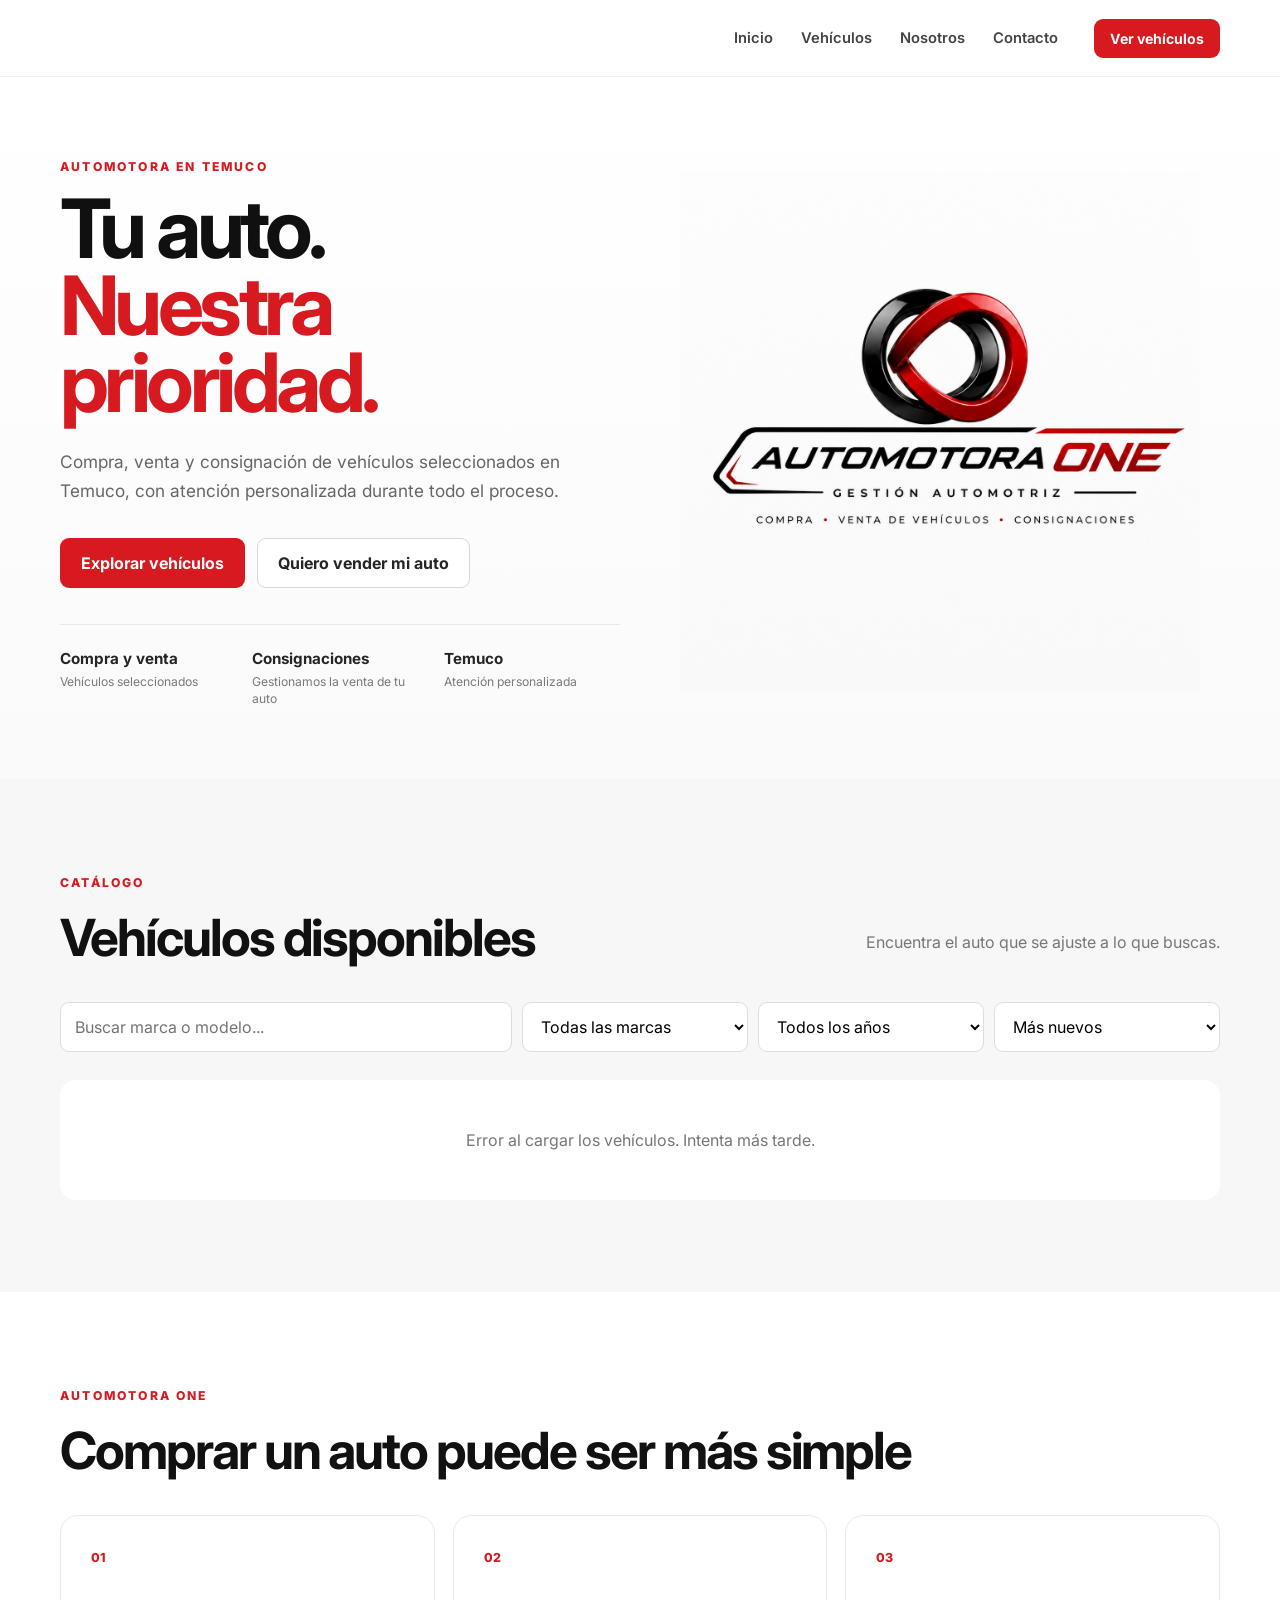
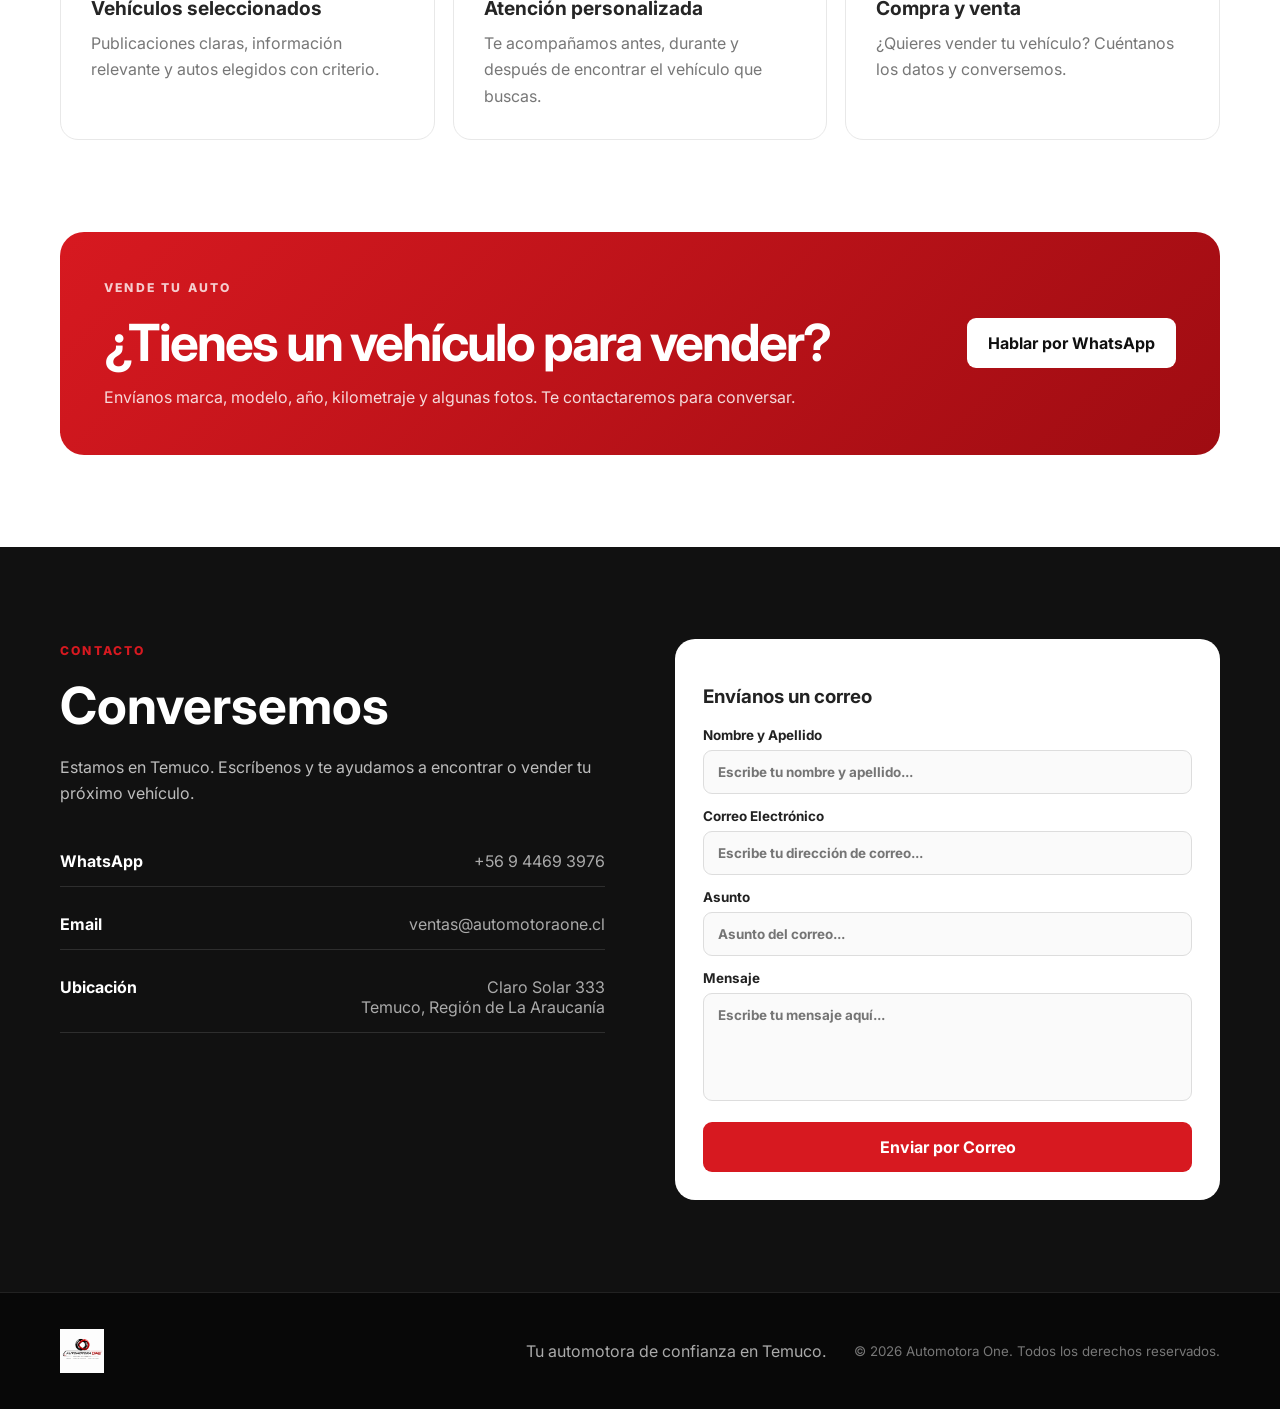
==== commit a50cdd26: "refactor: Cambia posicion de logo" ====
--- a/index.html
+++ b/index.html
@@ -15,10 +15,6 @@
 
   <header class="site-header">
     <div class="container nav">
-      <a class="brand" href="#inicio" aria-label="Automotora One">
-        <img class="brand-logo" src="logo-full.png" alt="Automotora One" />
-      </a>
-
       <button class="menu-btn" id="menuBtn" aria-label="Abrir menú">☰</button>
 
       <nav id="navMenu">
@@ -48,6 +44,11 @@
             <div><strong>Consignaciones</strong><span>Gestionamos la venta de tu auto</span></div>
             <div><strong>Temuco</strong><span>Atención personalizada</span></div>
           </div>
+        </div>
+
+        <!-- Columna visual a la derecha -->
+        <div class="hero-visual">
+          <img src="logo-full.png" alt="Automotora One Vehículo" class="hero-img" />
         </div>
       </div>
     </section>
--- a/styles.css
+++ b/styles.css
@@ -1,4 +1,3 @@
-
 :root{
   --red:#d71920;
   --red-dark:#a70f14;
@@ -53,11 +52,12 @@
 
 .hero{
   padding:78px 0 72px;
-  background:
-    radial-gradient(circle at 10% 20%, rgba(215,25,32,.08), transparent 30%),
-    linear-gradient(180deg,#fff,#fafafa)
-}
-.hero-grid{display:block;max-width:980px;margin:0 auto}.hero-copy{max-width:860px}
+  background: linear-gradient(180deg,#fff,#fafafa);
+}
+.hero-grid{display:grid;grid-template-columns:1fr 1fr;gap:40px;align-items:center;max-width:1160px;margin:0 auto}
+.hero-copy{max-width:860px}
+.hero-visual{display:flex;justify-content:center;align-items:center}
+.hero-img{width:100%;max-width:520px;height:auto;object-fit:contain;mix-blend-mode:multiply}
 .eyebrow{display:inline-block;font-size:.76rem;font-weight:800;letter-spacing:.18em;color:var(--red);margin-bottom:16px}
 .hero h1{font-size:clamp(3.2rem,6.4vw,6.2rem);line-height:.94;margin:0 0 26px;letter-spacing:-.055em;color:#101010}
 .hero h1 span{color:var(--red)}
@@ -174,6 +174,9 @@
 }
 
 @media (max-width: 920px){
+  .hero-grid{grid-template-columns:1fr;gap:30px}
+  .hero-visual{margin-top:20px}
+  
   .desktop-cta{display:none}
   .menu-btn{display:block}
   nav{
@@ -210,7 +213,6 @@
   .modal-content{padding:24px}
 }
 
-
 .footer-brand{flex-shrink:0}
 @media (max-width: 920px){
   .brand-logo{height:48px}
@@ -222,8 +224,7 @@
   .brand-visual{height:220px}
 }
 
-
-/* --- Banner de Instagram --- */
+/* --- Banner de Instagram (Widget Elfsight) --- */
 .ig-banner {
   padding: 80px 0;
   background: linear-gradient(135deg, #fdfbfb 0%, #ebedee 100%);
@@ -231,7 +232,7 @@
 }
 .ig-banner-inner {
   display: grid;
-  grid-template-columns: 1fr 1fr;
+  grid-template-columns: 1fr 1.2fr;
   align-items: center;
   gap: 40px;
 }
@@ -257,41 +258,12 @@
   transform: translateY(-2px);
   box-shadow: 0 10px 20px rgba(220, 39, 67, 0.3);
 }
-
-/* Decoración visual de las fotos */
-.ig-mockup {
-  position: relative;
-  height: 340px;
-}
-.ig-post {
-  position: absolute;
-  width: 240px;
-  height: 240px;
-  object-fit: cover;
-  border-radius: 16px;
-  box-shadow: 0 20px 40px rgba(0,0,0,0.15);
-  border: 6px solid #fff;
-  transition: 0.3s ease;
-}
-.post-left {
-  top: 50px;
-  left: 20px;
-  transform: rotate(-6deg);
-  z-index: 1;
-}
-.post-right {
-  top: 10px;
-  right: 20px;
-  transform: rotate(8deg);
-  z-index: 2;
-}
-.ig-mockup:hover .post-left { transform: rotate(-8deg) scale(1.05); }
-.ig-mockup:hover .post-right { transform: rotate(10deg) scale(1.05); }
+.ig-widget-container {
+  width: 100%;
+  min-height: 320px; 
+}
 
 @media (max-width: 850px) {
   .ig-banner-inner { grid-template-columns: 1fr; text-align: center; }
   .ig-content p { margin: 0 auto 30px; }
-  .ig-mockup { height: 260px; margin-top: 20px; }
-  .post-left { left: 10%; transform: rotate(-4deg); width: 180px; height: 180px; }
-  .post-right { right: 10%; transform: rotate(4deg); width: 180px; height: 180px; }
 }
